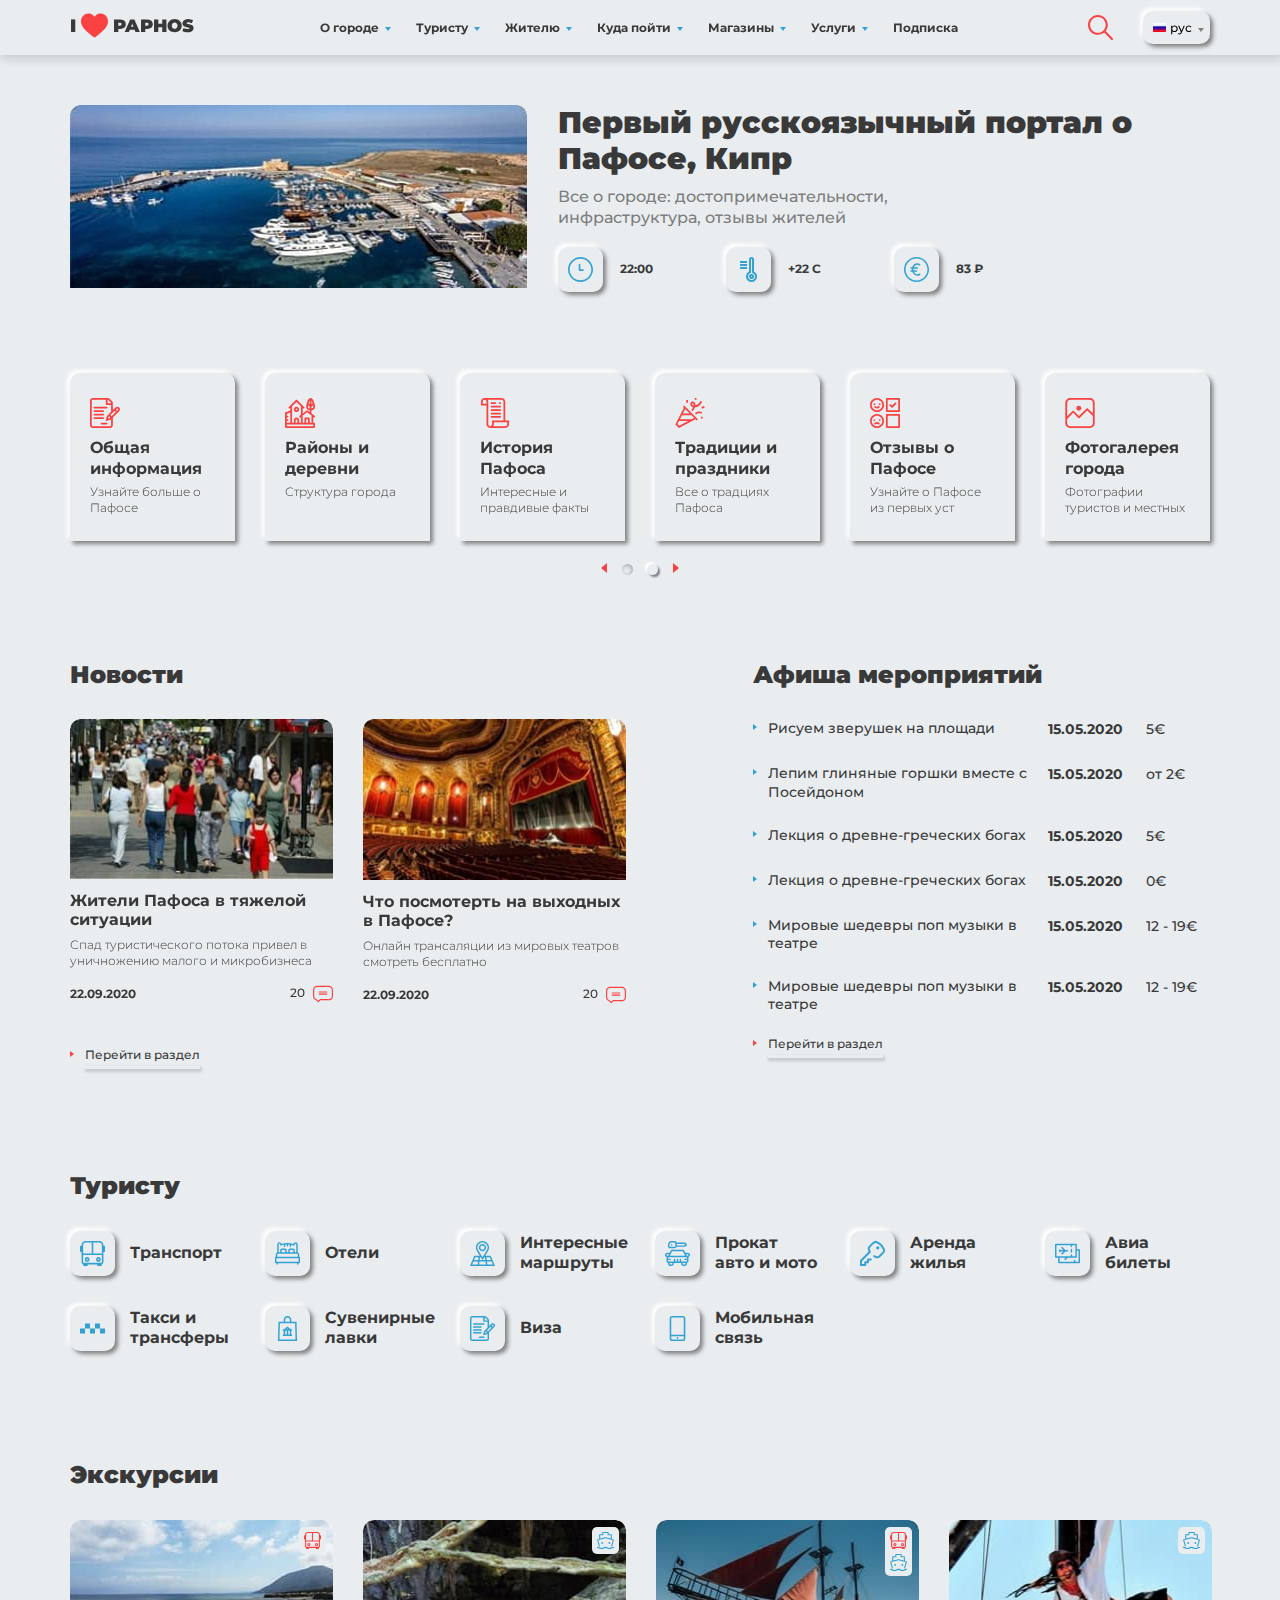
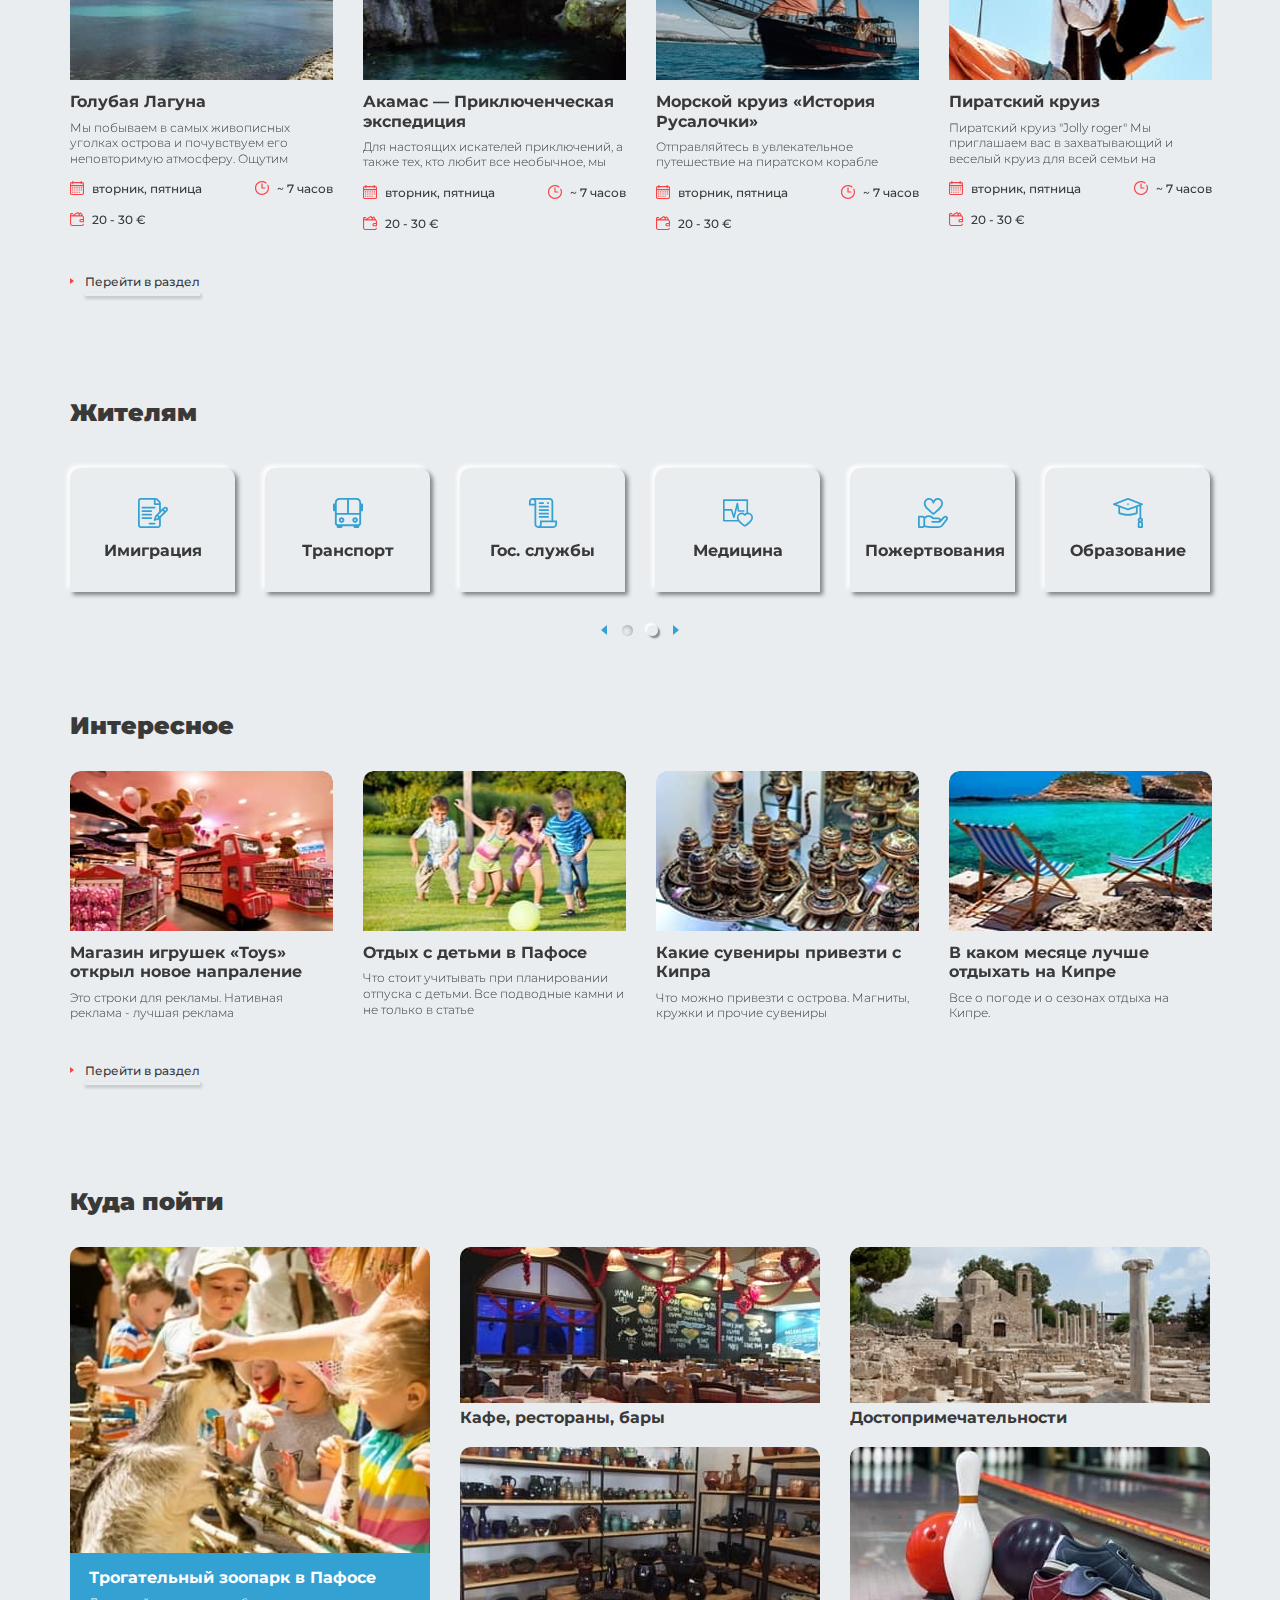
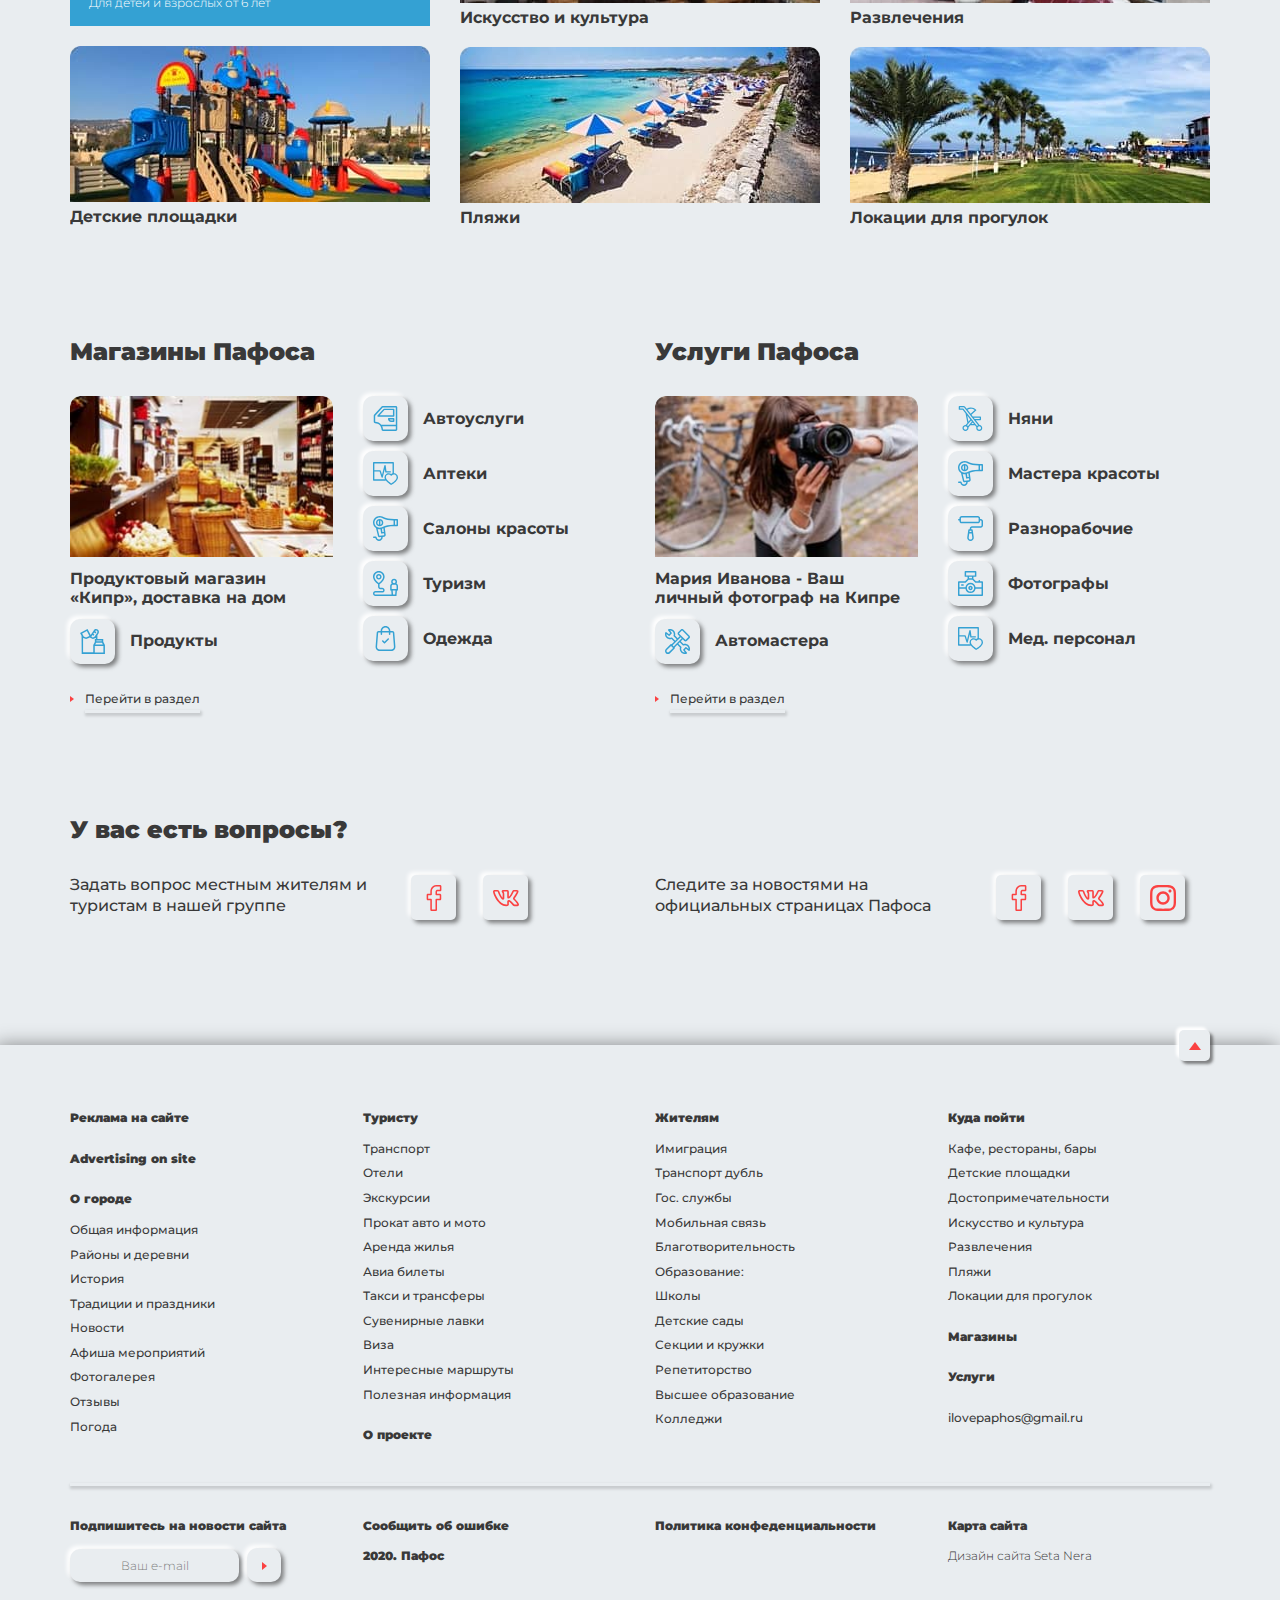
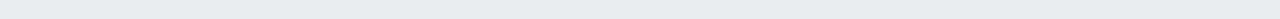
==== index.html @ eaa55da0 "Add files via upload" ====
<!DOCTYPE html>
<html lang="ru">
<head>
	<meta http-equiv="Content-Type" content="text/html; charset=utf-8" />
	<meta name="format-detection" content="telephone=no">
	<meta name="viewport" content="width=device-width, initial-scale=1, user-scalable=no, maximum-scale=1">
	<link rel="icon" type="image/png" href="img/favicon.png" />
	<title> - Главная</title>
	<link rel="stylesheet" type="text/css" href="css/style.css" />
	<link rel="stylesheet" type="text/css" href="css/slick.css" />
	<link rel="stylesheet" type="text/css" href="css/magnific-popup.css" />
	<link rel="stylesheet" type="text/css" href="css/datepicker.min.css" />
	
	<link href="https://fonts.googleapis.com/css2?family=Montserrat:ital,wght@0,300;0,400;0,500;0,600;0,700;0,800;0,900;1,300;1,400;1,500;1,600;1,700;1,800;1,900&display=swap" rel="stylesheet">
</head>
<body class="loaded">


<!-- BEGIN BODY -->
<div class="main-wrapper" id="up">

	<!-- BEGIN HEADER -->
	<header class="header">
		<div class="container ">
			<a href="#" class="mm-toggle burger header__burger">
				<div class="burger__icon"></div>
			</a>
			<a href="#" class="header__logo logo">
				<span class="logo__text">I<svg class="icon icon-heart"><use xlink:href="img/sprite.svg#heart"></use></svg>PAPHOS</span>
			</a>
	
			<ul class="main-menu">
				<li class="main-menu__item mm-item">
					<a href="#" class="main-menu__link">О городе</a>
					<ul class="mm-menu">
						<li><a href="#">Транспорт</a></li>
						<li><a href="#">Отели</a></li>
						<li><a href="#">Интересные маршруты</a></li>
						<li><a href="#">Прокат авто и мото</a></li>
					</ul>
				</li>
				<li class="main-menu__item mm-item">
					<a href="#" class="main-menu__link">Туристу</a>
					<ul class="mm-menu">
						<li><a href="#">Транспорт</a></li>
						<li><a href="#">Отели</a></li>
						<li><a href="#">Интересные маршруты</a></li>
						<li><a href="#">Прокат авто и мото</a></li>
					</ul>
				</li>
				<li class="main-menu__item mm-item">
					<a href="#" class="main-menu__link">Жителю</a>
					<ul class="mm-menu">
						<li><a href="#">Транспорт</a></li>
						<li><a href="#">Отели</a></li>
						<li><a href="#">Интересные маршруты</a></li>
						<li><a href="#">Прокат авто и мото</a></li>
					</ul>
				</li>
				<li class="main-menu__item mm-item">
					<a href="#" class="main-menu__link">Куда пойти</a>
					<ul class="mm-menu">
						<li><a href="#">Транспорт</a></li>
						<li><a href="#">Отели</a></li>
						<li><a href="#">Интересные маршруты</a></li>
						<li><a href="#">Прокат авто и мото</a></li>
					</ul>
				</li>
				<li class="main-menu__item mm-item">
					<a href="#" class="main-menu__link">Магазины</a>
					<ul class="mm-menu">
						<li><a href="#">Транспорт</a></li>
						<li><a href="#">Отели</a></li>
						<li><a href="#">Интересные маршруты</a></li>
						<li><a href="#">Прокат авто и мото</a></li>
					</ul>
				</li>
				<li class="main-menu__item mm-item">
					<a href="#" class="main-menu__link">Услуги</a>
					<ul class="mm-menu">
						<li><a href="#">Транспорт</a></li>
						<li><a href="#">Отели</a></li>
						<li><a href="#">Интересные маршруты</a></li>
						<li><a href="#">Прокат авто и мото</a></li>
					</ul>
				</li>
				<li class="main-menu__item "><a href="#" class="main-menu__link">Подписка</a></li>
			</ul>
	
			<div class="search-int">
				<button type="button" class="search-button open-search"><svg class="icon icon-loupe"><use xlink:href="img/sprite.svg#loupe"></use></svg></button>
				<div class="search-int__block">
					<input type="text" placeholder="Поиск" class="search-int__input">
				</div>
			</div>
	
			<div class="lang">
				<button class="lang__button">
					<img src="img/rus.jpg" alt="">
					<span>рус</span>
				</button>
				<ul class="lang__list" style="display: none;">
					<li><a href="#"><img src="img/rus.jpg" alt=""> <span>рус</span></a></li>
					<li><a href="#"><img src="img/ua.jpg" alt=""> <span>укр</span></a></li>
				</ul>
			</div>
			
		</div>
		
		<div class="mobile-navbar ">
			<div class="mobile-navbar__container">
				<div class="mobile-navbar__header">
					<div class="mobile-navbar__close mm-toggle"></div>
				</div>
				<div class="mobile-navbar__main">
					<ul class="mobile-menu">
						<li class="mobile-menu__item">
							<a href="#" class="mobile-menu__link">Главная</a>
						</li>
						<li class="mobile-menu__item">
							<a href="#" class="mobile-menu__link">О магазине</a>
						</li>
						<li class="mobile-menu__item">
							<a href="#" class="mobile-menu__link">Контакты</a>
						</li>
						<li class="mobile-menu__item mm-item">
							<a href="#" class="mobile-menu__link">О городе</a>
							<ul class="mm-menu">
								<li><a href="#">Транспорт</a></li>
								<li><a href="#">Отели</a></li>
								<li><a href="#">Интересные маршруты</a></li>
								<li><a href="#">Прокат авто и мото</a></li>
							</ul>
						</li>
						<li class="mobile-menu__item mm-item">
							<a href="#" class="mobile-menu__link">Туристу</a>
							<ul class="mm-menu">
								<li><a href="#">Транспорт</a></li>
								<li><a href="#">Отели</a></li>
								<li><a href="#">Интересные маршруты</a></li>
								<li><a href="#">Прокат авто и мото</a></li>
							</ul>
						</li>
						<li class="mobile-menu__item mm-item">
							<a href="#" class="mobile-menu__link">Жителю</a>
							<ul class="mm-menu">
								<li><a href="#">Транспорт</a></li>
								<li><a href="#">Отели</a></li>
								<li><a href="#">Интересные маршруты</a></li>
								<li><a href="#">Прокат авто и мото</a></li>
							</ul>
						</li>
						<li class="mobile-menu__item mm-item">
							<a href="#" class="mobile-menu__link">Куда пойти</a>
							<ul class="mm-menu">
								<li><a href="#">Транспорт</a></li>
								<li><a href="#">Отели</a></li>
								<li><a href="#">Интересные маршруты</a></li>
								<li><a href="#">Прокат авто и мото</a></li>
							</ul>
						</li>
						<li class="mobile-menu__item mm-item">
							<a href="#" class="mobile-menu__link">Магазины</a>
							<ul class="mm-menu">
								<li><a href="#">Транспорт</a></li>
								<li><a href="#">Отели</a></li>
								<li><a href="#">Интересные маршруты</a></li>
								<li><a href="#">Прокат авто и мото</a></li>
							</ul>
						</li>
						<li class="mobile-menu__item mm-item">
							<a href="#" class="mobile-menu__link">Услуги</a>
							<ul class="mm-menu">
								<li><a href="#">Транспорт</a></li>
								<li><a href="#">Отели</a></li>
								<li><a href="#">Интересные маршруты</a></li>
								<li><a href="#">Прокат авто и мото</a></li>
							</ul>
						</li>
					</ul>
				</div>
				<!-- <div class="mobile-navbar__footer">
					<div class="phone">
						<a href="tel:30009990022" class="phone__link">+3 (000) 999-00-22</a>
					</div>
					<div class="social">
						<a href="#" class="social__btn"><svg class="icon icon-viber"><use xlink:href="img/sprite.svg#viber"></use></svg></a>
						<a href="#" class="social__btn"><svg class="icon icon-whatsapp"><use xlink:href="img/sprite.svg#whatsapp"></use></svg></a>
						<a href="#" class="social__btn"><svg class="icon icon-telegram"><use xlink:href="img/sprite.svg#telegram"></use></svg></a>
					</div>
				</div> -->
			</div>
			<div class="mobile-navbar__overlay mm-toggle"></div>
		</div>
	</header>
	
	
	<div class="fix-menu">
		<div class="container">
			<div class="fix-menu__button">
				<a href="#" class="btn-g open-nav"><svg class="icon icon--l icon--info icon-grid"><use xlink:href="img/sprite.svg#grid"></use></svg>Каталог</a>
				<a href="#" class="btn-g btn-g--icon open-filter"><svg class="icon icon--info icon-filter"><use xlink:href="img/sprite.svg#filter"></use></svg></a>
			</div>
	
			<div class="fix-nav">
				<ul class="ct-menu">
					<li class="ct-menu__item ct-item">
						<a href="#" class="ct-menu__link">Мастера по ремонту</a>
						<ul>
							<li><a href="#">Мыло</a></li>
							<li><a href="#">Средства для волос</a></li>
						</ul>
					</li>
					<li class="ct-menu__item ct-item">
						<a href="#" class="ct-menu__link">Мастера красоты</a>
						<ul >
							<li><a href="#">Косметолог</a></li>
							<li><a href="#">Татуаж</a></li>
							<li><a href="#">Тату</a></li>
							<li><a href="#">Эпиляция</a></li>
							<li><a href="#">Стилист</a></li>
							<li><a href="#">Массажист</a></li>
							<li><a href="#">Парикхмахер</a></li>
							<li class="is-active"><a href="#">Маникюр, педикюр</a></li>
							<li><a href="#">Визажист</a></li>
							<li><a href="#">Брови</a></li>
							<li><a href="#">Ресницы</a></li>
						</ul>
					</li>
					<li class="ct-menu__item ct-item">
						<a href="#" class="ct-menu__link ">Медицина</a>
						<ul>
							<li><a href="#">Мыло</a></li>
							<li><a href="#">Средства для волос</a></li>
						</ul>
					</li>
					<li class="ct-menu__item ct-item">
						<a href="#" class="ct-menu__link ">Секции</a>
						<ul>
							<li><a href="#">Мыло</a></li>
							<li><a href="#">Средства для волос</a></li>
						</ul>
					</li>
					<li class="ct-menu__item ct-item">
						<a href="#" class="ct-menu__link ">Репетиторы, тренеры</a>
						<ul>
							<li><a href="#">Мыло</a></li>
							<li><a href="#">Средства для волос</a></li>
						</ul>
					</li>
					<li class="ct-menu__item ct-item">
						<a href="#" class="ct-menu__link ">Домашние услуги</a>
						<ul>
							<li><a href="#">Мыло</a></li>
							<li><a href="#">Средства для волос</a></li>
						</ul>
					</li>
					<li class="ct-menu__item">
						<a href="#" class="ct-menu__link ">Домашние животные</a>
					</li>
					<li class="ct-menu__item">
						<a href="#" class="ct-menu__link ">Транспорт</a>
					</li>
					<li class="ct-menu__item">
						<a href="#" class="ct-menu__link ">Артисты</a>
					</li>
					<li class="ct-menu__item ct-item">
						<a href="#" class="ct-menu__link ">Разные услуги</a>
						<ul>
							<li><a href="#">Наружная реклама, полиграфия</a></li>
							<li><a href="#">Жидкость для эл.сигарет, испарители</a></li>
						</ul>
					</li>
					<li class="ct-menu__item">
						<a href="#" class="ct-menu__link ">Мастера по установке оборудования</a>
					</li>
				</ul>
			</div>
			<div class="fix-filter">
				<div class="ct-filter">
					<div class="map-link-wrap">
						<a href="#" class="map-link">Посмотреть всех на карте</a>
					</div>
					<ul class="ct-filter-menu">
						<li class="ct-filter-item">
							<a href="#">По рейтингу</a>
							<ul>
								<li class="ct-filter-option"><a href="#">Сначала высокий</a></li>
								<li class="ct-filter-option"><a href="#">Сначала низкий</a></li>
							</ul>
						</li>
	
						<li class="ct-filter-item">
							<a href="#">По дате добавления</a>
							<ul>
								<li class="ct-filter-option"><a href="#">Сначала дешевые</a></li>
								<li class="ct-filter-option"><a href="#">Сначала дорогие</a></li>
							</ul>
						</li>
						<li class="ct-filter-item">
							<a href="#">Выбрать язык специалиста</a>
							<ul>
								<li class="ct-filter-option"><a href="#">Сначала высокий</a></li>
								<li class="ct-filter-option"><a href="#">Сначала низкий</a></li>
							</ul>
						</li>
						<li class="ct-filter-item">
							<a href="#">Выбрать район</a>
							<ul>
								<li class="ct-filter-option"><a href="#">Сначала высокий</a></li>
								<li class="ct-filter-option"><a href="#">Сначала низкий</a></li>
							</ul>
						</li>
	
						<li>
							<label class="checkbox">
								<input type="checkbox">
								<span class="checkbox__text">Показывать только с отзывами</span>
								<span class="checkbox__figure"></span>
							</label>
							
						</li>
					</ul>
				</div>
			</div>
			
		</div>
	</div>
	<!-- HEADER EOF   -->

	<!-- BEGIN MAIN -->
	<main class="main">
		<div class="container">
			<div class="main-content">

				<!-- BEGIN PROMO -->
				<div class="promo">
					<div class="row promo-wrap">
						<div class="col-lg-5">
							<div class="promo__img">
								<img src="img/promo.jpg" alt="">
							</div>
						</div>
						<div class="col-lg-7">
							<h1 class="promo__title">Первый русскоязычный портал о Пафосе, Кипр</h1>
							<p class="promo__text">Все о городе: достопримечательности, инфраструктура, отзывы жителей</p>

							<div class="icons-grid">
								<div class="icons-grid__item">
									<div class="icons-grid__icon"><svg class="icon icon-minute"><use xlink:href="img/sprite.svg#minute"></use></svg></div>
									<div class="icons-grid__text">22:00</div>
								</div>
								<div class="icons-grid__item">
									<div class="icons-grid__icon"><svg class="icon icon-gradus"><use xlink:href="img/sprite.svg#gradus"></use></svg></div>
									<div class="icons-grid__text">+22 C</div>
								</div>
								<div class="icons-grid__item">
									<div class="icons-grid__icon"><svg class="icon icon-euro"><use xlink:href="img/sprite.svg#euro"></use></svg></div>
									<div class="icons-grid__text">83 ₽</div>
								</div>
							</div>
						</div>
					</div>

					<div class="promo-grid">
						<div class="promo-grid__item">
							<div class="promo-grid__icon"><svg class="icon icon-contract"><use xlink:href="img/sprite.svg#contract"></use></svg></div>
							<div class="promo-grid__title">Общая информация</div>
							<div class="promo-grid__text">Узнайте больше о Пафосе</div>
						</div>
						<div class="promo-grid__item">
							<div class="promo-grid__icon"><svg class="icon icon-village"><use xlink:href="img/sprite.svg#village"></use></svg></div>
							<div class="promo-grid__title">Районы и деревни</div>
							<div class="promo-grid__text">Структура города</div>
						</div>
						<div class="promo-grid__item">
							<div class="promo-grid__icon"><svg class="icon icon-scroll"><use xlink:href="img/sprite.svg#scroll"></use></svg></div>
							<div class="promo-grid__title">История Пафоса</div>
							<div class="promo-grid__text">Интересные и правдивые факты</div>
						</div>
						<div class="promo-grid__item">
							<div class="promo-grid__icon"><svg class="icon icon-party"><use xlink:href="img/sprite.svg#party"></use></svg></div>
							<div class="promo-grid__title">Традиции и праздники</div>
							<div class="promo-grid__text">Все о традциях Пафоса</div>
						</div>
						<div class="promo-grid__item">
							<div class="promo-grid__icon"><svg class="icon icon-review"><use xlink:href="img/sprite.svg#review"></use></svg></div>
							<div class="promo-grid__title">Отзывы о Пафосе</div>
							<div class="promo-grid__text">Узнайте о Пафосе из первых уст</div>
						</div>
						<div class="promo-grid__item">
							<div class="promo-grid__icon"><svg class="icon icon-picture"><use xlink:href="img/sprite.svg#picture"></use></svg></div>
							<div class="promo-grid__title">Фотогалерея города</div>
							<div class="promo-grid__text">Фотографии туристов и местных</div>
						</div>
						<div class="promo-grid__item">
							<div class="promo-grid__icon"><svg class="icon icon-picture"><use xlink:href="img/sprite.svg#picture"></use></svg></div>
							<div class="promo-grid__title">Фотогалерея города</div>
							<div class="promo-grid__text">Фотографии туристов и местных</div>
						</div>
					</div>
					<div class="slick-nav">
						<div class="promo-grid-nav slick-nav__wrap"></div>
					</div>
				</div>
				<!-- PROMO EOF   -->
				
				<!-- BEGIN NEWS AND POSTER -->
				<section class="section">
					<div class="row rw">
						<div class="col-xl-6 col-lg-7 rw__item">
							<div class="section__head"><h2 class="section__title">Новости</h2></div>

							<div class="news-slider">
								<div class="news-slider__item">
									<div class="news-inner">
										<div class="news-inner__img">
											<a href="#"><img src="img/news-img-1.jpg" alt=""></a>
										</div>
										<h6 class="news-inner__title"><a href="#">Жители Пафоса в тяжелой ситуации</a></h6>
										<p>Спад туристического потока привел в уничножению малого и микробизнеса</p>

										<div class="news-inner__grid">
											<span class="date">22.09.2020</span>
											<span class="comment">20 <svg class="icon icon-comment"><use xlink:href="img/sprite.svg#comment"></use></svg></span>
										</div>
									</div>
								</div>
								<div class="news-slider__item">
									<div class="news-inner">
										<div class="news-inner__img">
											<a href="#"><img src="img/news-img-2.jpg" alt=""></a>
										</div>
										<h6 class="news-inner__title"><a href="#">Что посмотерть на выходных в Пафосе?</a></h6>
										<p>Онлайн трансаляции из мировых театров смотреть бесплатно</p>

										<div class="news-inner__grid">
											<span class="date">22.09.2020</span>
											<span class="comment">20 <svg class="icon icon-comment"><use xlink:href="img/sprite.svg#comment"></use></svg></span>
										</div>
									</div>
								</div>
							</div>
							<div class="slick-nav">
								<div class="news-slider-nav slick-nav__wrap"></div>
							</div>
							<div class="sec-link">
								<a href="#" class="under-link"><span>Перейти в раздел</span></a>
							</div>


						</div>
						<div class="offset-xl-1 col-lg-5 rw__item">
							<div class="section__head"><h2 class="section__title">Афиша мероприятий</h2></div>

							<ul class="poster-list">
								<li>
									<a href="#" class="poster-list__title">Рисуем зверушек на площади</a>
									<div class="poster-list__info">
										<span class="date">15.05.2020</span>
										<span class="price">5€ </span>
									</div>
								</li>
								<li>
									<a href="#" class="poster-list__title">Лепим глиняные горшки вместе с Посейдоном</a>
									<div class="poster-list__info">
										<span class="date">15.05.2020</span>
										<span class="price">от 2€ </span>
									</div>
								</li>
								<li>
									<a href="#" class="poster-list__title">Лекция о древне-греческих богах</a>
									<div class="poster-list__info">
										<span class="date">15.05.2020</span>
										<span class="price">5€ </span>
									</div>
								</li>
								<li>
									<a href="#" class="poster-list__title">Лекция о древне-греческих богах</a>
									<div class="poster-list__info">
										<span class="date">15.05.2020</span>
										<span class="price">0€ </span>
									</div>
								</li>
								<li>
									<a href="#" class="poster-list__title">Мировые шедевры поп музыки в театре</a>
									<div class="poster-list__info">
										<span class="date">15.05.2020</span>
										<span class="price">12 - 19€ </span>
									</div>
								</li>
								<li>
									<a href="#" class="poster-list__title">Мировые шедевры поп музыки в театре</a>
									<div class="poster-list__info">
										<span class="date">15.05.2020</span>
										<span class="price">12 - 19€ </span>
									</div>
								</li>
								
							</ul>
							<div class="sec-link ">
								<a href="#" class="under-link"><span>Перейти в раздел</span></a>
							</div>
						</div>
					</div>
				</section> 
				<!-- NEWS AND POSTER EOF   -->

				<!-- BEGIN CATEGORY LIST -->
				<section class="section">
					<div class="section__head"><h2 class="section__title">Туристу</h2></div>

					<div class="row category-list">
						<div class="col-xl-2 col-lg-3 col-md-4 col-sm-6 category-list__item">
							<a href="#" class="category-inner">
								<div class="category-inner__icon"><svg class="icon icon-bus"><use xlink:href="img/sprite.svg#bus"></use></svg></div>
								<div class="category-inner__title">Транспорт</div>
							</a>
						</div>
						<div class="col-xl-2 col-lg-3 col-md-4 col-sm-6 category-list__item">
							<a href="#" class="category-inner">
								<div class="category-inner__icon"><svg class="icon icon-mattress"><use xlink:href="img/sprite.svg#mattress"></use></svg></div>
								<div class="category-inner__title">Отели</div>
							</a>
						</div>
						<div class="col-xl-2 col-lg-3 col-md-4 col-sm-6 category-list__item">
							<a href="#" class="category-inner">
								<div class="category-inner__icon"><svg class="icon icon-address"><use xlink:href="img/sprite.svg#address"></use></svg></div>
								<div class="category-inner__title">Интересные маршруты</div>
							</a>
						</div>
						<div class="col-xl-2 col-lg-3 col-md-4 col-sm-6 category-list__item">
							<a href="#" class="category-inner">
								<div class="category-inner__icon"><svg class="icon icon-car"><use xlink:href="img/sprite.svg#car"></use></svg></div>
								<div class="category-inner__title">Прокат авто и мото</div>
							</a>
						</div>
						<div class="col-xl-2 col-lg-3 col-md-4 col-sm-6 category-list__item">
							<a href="#" class="category-inner">
								<div class="category-inner__icon"><svg class="icon icon-key"><use xlink:href="img/sprite.svg#key"></use></svg></div>
								<div class="category-inner__title">Аренда жилья</div>
							</a>
						</div>
						<div class="col-xl-2 col-lg-3 col-md-4 col-sm-6 category-list__item">
							<a href="#" class="category-inner">
								<div class="category-inner__icon"><svg class="icon icon-plane-tickets"><use xlink:href="img/sprite.svg#plane-tickets"></use></svg></div>
								<div class="category-inner__title">Авиа билеты</div>
							</a>
						</div>
						<div class="col-xl-2 col-lg-3 col-md-4 col-sm-6 category-list__item">
							<a href="#" class="category-inner">
								<div class="category-inner__icon"><svg class="icon icon-steps"><use xlink:href="img/sprite.svg#steps"></use></svg></div>
								<div class="category-inner__title">Такси и трансферы </div>
							</a>
						</div>
						<div class="col-xl-2 col-lg-3 col-md-4 col-sm-6 category-list__item">
							<a href="#" class="category-inner">
								<div class="category-inner__icon"><svg class="icon icon-museum"><use xlink:href="img/sprite.svg#museum"></use></svg></div>
								<div class="category-inner__title">Сувенирные лавки</div>
							</a>
						</div>
						<div class="col-xl-2 col-lg-3 col-md-4 col-sm-6 category-list__item">
							<a href="#" class="category-inner">
								<div class="category-inner__icon"><svg class="icon icon-contract"><use xlink:href="img/sprite.svg#contract"></use></svg></div>
								<div class="category-inner__title">Виза</div>
							</a>
						</div>
						<div class="col-xl-2 col-lg-3 col-md-4 col-sm-6 category-list__item">
							<a href="#" class="category-inner">
								<div class="category-inner__icon"><svg class="icon icon-smartphone"><use xlink:href="img/sprite.svg#smartphone"></use></svg></div>
								<div class="category-inner__title">Мобильная связь</div>
							</a>
						</div>
					</div>
					<div class="slick-nav slick-nav--blue">
						<div class="category-list-nav slick-nav__wrap"></div>
					</div>
				</section>
				<!-- CATEGORY LIST EOF   -->

				<!-- BEGIN TOUR -->
				<section class="section">
					<div class="section__head"><h2 class="section__title">Экскурсии</h2></div>

					<div class="tour-list">
						<div class="tour-list__item">
							<div class="tour-inner">
								<div class="tour-inner__img">
									<a href="#"><img src="img/tour-img-1.jpg" alt=""></a>
									<span class="stickers">
										<span class="sticker-label"><svg class="icon icon-bus"><use xlink:href="img/sprite.svg#bus"></use></svg></span>
									</span>
								</div>
								<h6 class="tour-inner__title"><a href="#">Голубая Лагуна</a></h6>
								<p>Мы побываем в самых живописных уголках острова и почувствуем его неповторимую атмосферу. Ощутим </p>

								<div class="tour-inner__grid">
									<span class="info-label"><svg class="icon icon-calendar"><use xlink:href="img/sprite.svg#calendar"></use></svg> вторник, пятница</span>
									<span class="info-label"><svg class="icon icon-clock"><use xlink:href="img/sprite.svg#clock"></use></svg> ~ 7 часов</span>
								</div>
								<div class="tour-inner__grid">
									<span class="info-label"><svg class="icon icon-wallet"><use xlink:href="img/sprite.svg#wallet"></use></svg> 20 - 30 €</span>
								</div>
								
							</div>
						</div>
						<div class="tour-list__item">
							<div class="tour-inner">
								<div class="tour-inner__img">
									<a href="#"><img src="img/tour-img-2.jpg" alt=""></a>
									<span class="stickers">
										<span class="sticker-label"><svg class="icon icon-port"><use xlink:href="img/sprite.svg#port"></use></svg></span>
									</span>
								</div>
								<h6 class="tour-inner__title"><a href="#">Акамас — Приключенческая экспедиция</a></h6>
								<p>Для настоящих искателей приключений, а также тех, кто любит все необычное, мы </p>

								<div class="tour-inner__grid">
									<span class="info-label"><svg class="icon icon-calendar"><use xlink:href="img/sprite.svg#calendar"></use></svg> вторник, пятница</span>
									<span class="info-label"><svg class="icon icon-clock"><use xlink:href="img/sprite.svg#clock"></use></svg> ~ 7 часов</span>
								</div>
								<div class="tour-inner__grid">
									<span class="info-label"><svg class="icon icon-wallet"><use xlink:href="img/sprite.svg#wallet"></use></svg> 20 - 30 €</span>
								</div>
								
							</div>
						</div>
						<div class="tour-list__item">
							<div class="tour-inner">
								<div class="tour-inner__img">
									<a href="#"><img src="img/tour-img-3.jpg" alt=""></a>
									<span class="stickers">
										<span class="sticker-label"><svg class="icon icon-bus"><use xlink:href="img/sprite.svg#bus"></use></svg></span>
										<span class="sticker-label"><svg class="icon icon-port"><use xlink:href="img/sprite.svg#port"></use></svg></span>
									</span>
								</div>
								<h6 class="tour-inner__title"><a href="#">Морской круиз «История Русалочки»</a></h6>
								<p>Отправляйтесь в увлекательное путешествие на пиратском корабле</p>

								<div class="tour-inner__grid">
									<span class="info-label"><svg class="icon icon-calendar"><use xlink:href="img/sprite.svg#calendar"></use></svg> вторник, пятница</span>
									<span class="info-label"><svg class="icon icon-clock"><use xlink:href="img/sprite.svg#clock"></use></svg> ~ 7 часов</span>
								</div>
								<div class="tour-inner__grid">
									<span class="info-label"><svg class="icon icon-wallet"><use xlink:href="img/sprite.svg#wallet"></use></svg> 20 - 30 €</span>
								</div>
								
							</div>
						</div>
						<div class="tour-list__item">
							<div class="tour-inner">
								<div class="tour-inner__img">
									<a href="#"><img src="img/tour-img-4.jpg" alt=""></a>
									<span class="stickers">
										<span class="sticker-label"><svg class="icon icon-port"><use xlink:href="img/sprite.svg#port"></use></svg></span>
									</span>
								</div>
								<h6 class="tour-inner__title"><a href="#">Пиратский круиз</a></h6>
								<p>Пиратский круиз "Jolly roger" Мы приглашаем вас в захватывающий и веселый круиз для всей семьи на</p>

								<div class="tour-inner__grid">
									<span class="info-label"><svg class="icon icon-calendar"><use xlink:href="img/sprite.svg#calendar"></use></svg> вторник, пятница</span>
									<span class="info-label"><svg class="icon icon-clock"><use xlink:href="img/sprite.svg#clock"></use></svg> ~ 7 часов</span>
								</div>
								<div class="tour-inner__grid">
									<span class="info-label"><svg class="icon icon-wallet"><use xlink:href="img/sprite.svg#wallet"></use></svg> 20 - 30 €</span>
								</div>
								
							</div>
						</div>
					</div>
					<div class="slick-nav slick-nav--static">
						<div class="tour-list-nav slick-nav__wrap"></div>
					</div>
					<div class="sec-link">
						<a href="#" class="under-link"><span>Перейти в раздел</span></a>
					</div>
				</section>
				<!-- TOUR EOF   -->

				<!-- BEGIN CATEGORY GRID -->
				<section class="section">
					<div class="section__head"><h2 class="section__title">Жителям</h2></div>
					<div class="category-grid">
						<div class="category-grid__item">
							<div class="category-grid__icon"><svg class="icon icon-contract"><use xlink:href="img/sprite.svg#contract"></use></svg></div>
							<div class="category-grid__title">Имиграция</div>
						</div>
						<div class="category-grid__item">
							<div class="category-grid__icon"><svg class="icon icon-bus"><use xlink:href="img/sprite.svg#bus"></use></svg></div>
							<div class="category-grid__title">Транспорт</div>
						</div>
						<div class="category-grid__item">
							<div class="category-grid__icon"><svg class="icon icon-scroll"><use xlink:href="img/sprite.svg#scroll"></use></svg></div>
							<div class="category-grid__title">Гос. службы</div>
						</div>
						<div class="category-grid__item">
							<div class="category-grid__icon"><svg class="icon icon-cardiac-graphic"><use xlink:href="img/sprite.svg#cardiac-graphic"></use></svg></div>
							<div class="category-grid__title">Медицина</div>
						</div>
						<div class="category-grid__item">
							<div class="category-grid__icon"><svg class="icon icon-heart2"><use xlink:href="img/sprite.svg#heart2"></use></svg></div>
							<div class="category-grid__title">Пожертвования</div>
						</div>
						<div class="category-grid__item">
							<div class="category-grid__icon"><svg class="icon icon-university"><use xlink:href="img/sprite.svg#university"></use></svg></div>
							<div class="category-grid__title">Образование</div>
						</div>
						<div class="category-grid__item">
							<div class="category-grid__icon"><svg class="icon icon-university"><use xlink:href="img/sprite.svg#university"></use></svg></div>
							<div class="category-grid__title">Образование</div>
						</div>
					</div>
					<div class="slick-nav slick-nav--blue">
						<div class="category-grid-nav slick-nav__wrap"></div>
					</div>
				</section>
				<!-- CATEGORY GRID EOF   -->
				
				<!-- BEGIN NEWS -->
				<section class="section">
					<div class="section__head"><h2 class="section__title">Интересное</h2></div>

					<div class="interesting-slider">
						<div class="interesting-slider__item">
							<div class="news-inner">
								<div class="news-inner__img">
									<a href="#"><img src="img/int-img-1.jpg" alt=""></a>
								</div>
								<h6 class="news-inner__title"><a href="#">Магазин игрушек «Toys» открыл новое напраление</a></h6>
								<p>Это строки для рекламы. Нативная реклама - лучшая реклама</p>
							</div>
						</div>
						<div class="interesting-slider__item">
							<div class="news-inner">
								<div class="news-inner__img">
									<a href="#"><img src="img/int-img-2.jpg" alt=""></a>
								</div>
								<h6 class="news-inner__title"><a href="#">Отдых с детьми в Пафосе</a></h6>
								<p>Что стоит учитывать при планировании отпуска с детьми. Все подводные камни и не только в статье</p>
							</div>
						</div>
						<div class="interesting-slider__item">
							<div class="news-inner">
								<div class="news-inner__img">
									<a href="#"><img src="img/int-img-3.jpg" alt=""></a>
								</div>
								<h6 class="news-inner__title"><a href="#">Какие сувениры привезти с Кипра</a></h6>
								<p>Что можно привезти с острова. Магниты, кружки и прочие сувениры</p>
							</div>
						</div>
						<div class="interesting-slider__item">
							<div class="news-inner">
								<div class="news-inner__img">
									<a href="#"><img src="img/int-img-4.jpg" alt=""></a>
								</div>
								<h6 class="news-inner__title"><a href="#">В каком месяце лучше отдыхать на Кипре</a></h6>
								<p>Все о погоде и о сезонах отдыха на Кипре. </p>
							</div>
						</div>
					</div>
					<div class="slick-nav slick-nav--blue">
						<div class="interesting-slider-nav slick-nav__wrap"></div>
					</div>
					<div class="sec-link">
						<a href="#" class="under-link"><span>Перейти в раздел</span></a>
					</div>
				</section>
				<!-- NEWS EOF   -->

				<!-- BEGIN BOX GALLERY -->
				<section class="section">
					<div class="section__head"><h2 class="section__title">Куда пойти</h2></div>
					<div class="i-wrapper">
						<div class="box-gallery row">
							<div class="col-lg-4 col-sm-6 box-gallery__item">
								<a href="#" class="box-banner-inner" style="background-image: url('img/box-gallery-img-1.jpg')">
									<div class="box-banner-inner__head">
										<h6>Трогательный зоопарк в Пафосе</h6>
										<p>Для детей и взрослых от 6 лет</p>
									</div>
								</a>
								<a href="#" class="box-gallery-inner">
									<div class="box-gallery-inner__img" style="background-image: url('img/box-gallery-img-2.jpg')"></div>
									<div class="box-gallery-inner__head">
										<h6>Детские площадки</h6>
									</div>
								</a>
							</div>
							<div class="col-lg-4 col-sm-6 box-gallery__item">
								<div class="row">
									<div class="col-md-12">
										<a href="#" class="box-gallery-inner">
											<div class="box-gallery-inner__img" style="background-image: url('img/box-gallery-img-3.jpg')"></div>
											<div class="box-gallery-inner__head">
												<h6>Кафе, рестораны, бары</h6>
											</div>
										</a>
									</div>
									<div class="col-md-12">
										<a href="#" class="box-gallery-inner">
											<div class="box-gallery-inner__img" style="background-image: url('img/box-gallery-img-4.jpg')"></div>
											<div class="box-gallery-inner__head">
												<h6>Искусство и культура</h6>
											</div>
										</a>
									</div>
									<div class="col-md-12">
										<a href="#" class="box-gallery-inner i-hidden-xs">
											<div class="box-gallery-inner__img" style="background-image: url('img/box-gallery-img-5.jpg')"></div>
											<div class="box-gallery-inner__head">
												<h6>Пляжи</h6>
											</div>
										</a>
									</div>
								</div>
							</div>
							<div class="col-lg-4  box-gallery__item">
								<div class="row">
									<div class="col-lg-12 col-sm-6">
										<a href="#" class="box-gallery-inner i-hidden-xs">
											<div class="box-gallery-inner__img" style="background-image: url('img/box-gallery-img-6.jpg')"></div>
											<div class="box-gallery-inner__head">
												<h6>Достопримечательности</h6>
											</div>
										</a>
									</div>
									<div class="col-lg-12 col-sm-6">
										<a href="#" class="box-gallery-inner i-hidden-xs">
											<div class="box-gallery-inner__img" style="background-image: url('img/box-gallery-img-7.jpg')"></div>
											<div class="box-gallery-inner__head">
												<h6>Развлечения</h6>
											</div>
										</a>
									</div>
									<div class="col-lg-12 col-sm-6">
										<a href="#" class="box-gallery-inner i-hidden-xs">
											<div class="box-gallery-inner__img" style="background-image: url('img/box-gallery-img-8.jpg')"></div>
											<div class="box-gallery-inner__head">
												<h6>Локации для прогулок</h6>
											</div>
										</a>
									</div>
								</div>
							</div>
						</div>
						
						<div class="sec-link visible-xs">
							<a href="#" class="under-link" ><span class="i-btn" data-title="Показать еще">Показать еще</span></a>
						</div>
					</div>
				</section>
				<!-- BOX GALLERY EOF   -->

				<!-- BEGIN SHOPS -->
				<section class="section">
					<div class="row rw">
						<div class="col-sm-6 rw__item">
							<div class="section__head"><h2 class="section__title">Магазины Пафоса</h2></div>
							<div class="shop-block">
								<div class="shop-inner">
									<div class="shop-inner__img"><a href="#"><img src="img/shop-img-1.jpg" alt=""></a></div>
									<h6 class="shop-inner__title"><a href="#">Продуктовый магазин «Кипр», доставка на дом</a></h6>
								</div>
								<a href="#" class="category-inner">
									<div class="category-inner__icon"><svg class="icon icon-grocery"><use xlink:href="img/sprite.svg#grocery"></use></svg></div>
									<div class="category-inner__title">Продукты</div>
								</a>
								<a href="#" class="category-inner">
									<div class="category-inner__icon"><svg class="icon icon-car-door"><use xlink:href="img/sprite.svg#car-door"></use></svg></div>
									<div class="category-inner__title">Автоуслуги</div>
								</a>
								<a href="#" class="category-inner">
									<div class="category-inner__icon"><svg class="icon icon-cardiac-graphic"><use xlink:href="img/sprite.svg#cardiac-graphic"></use></svg></div>
									<div class="category-inner__title">Аптеки</div>
								</a>
								<a href="#" class="category-inner">
									<div class="category-inner__icon"><svg class="icon icon-hair-dryer"><use xlink:href="img/sprite.svg#hair-dryer"></use></svg></div>
									<div class="category-inner__title">Салоны красоты</div>
								</a>
								<a href="#" class="category-inner hidden-xs">
									<div class="category-inner__icon"><svg class="icon icon-destination"><use xlink:href="img/sprite.svg#destination"></use></svg></div>
									<div class="category-inner__title">Туризм</div>
								</a>
								<a href="#" class="category-inner hidden-xs">
									<div class="category-inner__icon"><svg class="icon icon-order"><use xlink:href="img/sprite.svg#order"></use></svg></div>
									<div class="category-inner__title">Одежда</div>
								</a>
							</div>
							<div class="sec-link">
								<a href="#" class="under-link"><span>Перейти в раздел</span></a>
							</div>
						</div>
						<div class="col-sm-6 rw__item">
							<div class="section__head"><h2 class="section__title">Услуги Пафоса</h2></div>
							<div class="shop-block">
								<div class="shop-inner">
									<div class="shop-inner__img"><a href="#"><img src="img/shop-img-2.jpg" alt=""></a></div>
									<h6 class="shop-inner__title"><a href="#">Мария Иванова - Ваш личный фотограф на Кипре</a></h6>
								</div>
								<a href="#" class="category-inner">
									<div class="category-inner__icon"><svg class="icon icon-renovation"><use xlink:href="img/sprite.svg#renovation"></use></svg></div>
									<div class="category-inner__title">Автомастера</div>
								</a>
								<a href="#" class="category-inner">
									<div class="category-inner__icon"><svg class="icon icon-pram"><use xlink:href="img/sprite.svg#pram"></use></svg></div>
									<div class="category-inner__title">Няни</div>
								</a>
								<a href="#" class="category-inner">
									<div class="category-inner__icon"><svg class="icon icon-hair-dryer"><use xlink:href="img/sprite.svg#hair-dryer"></use></svg></div>
									<div class="category-inner__title">Мастера красоты</div>
								</a>
								<a href="#" class="category-inner">
									<div class="category-inner__icon"><svg class="icon icon-paint-roller"><use xlink:href="img/sprite.svg#paint-roller"></use></svg></div>
									<div class="category-inner__title">Разнорабочие</div>
								</a>
								<a href="#" class="category-inner hidden-xs">
									<div class="category-inner__icon"><svg class="icon icon-photography"><use xlink:href="img/sprite.svg#photography"></use></svg></div>
									<div class="category-inner__title">Фотографы</div>
								</a>
								<a href="#" class="category-inner hidden-xs">
									<div class="category-inner__icon"><svg class="icon icon-cardiac-graphic"><use xlink:href="img/sprite.svg#cardiac-graphic"></use></svg></div>
									<div class="category-inner__title">Мед. персонал</div>
								</a>
							</div>
							<div class="sec-link">
								<a href="#" class="under-link"><span>Перейти в раздел</span></a>
							</div>
						</div>
					</div>
					
				</section>
				<!-- SHOPS EOF   -->

				<!-- BEGIN there are questions -->
				<section class="section">
					<div class="section__head"><h2 class="section__title">У вас есть вопросы?</h2></div>
					<div class="row">
						<div class="col-md-6">
							<div class="row align-items-center">
								<div class="col-xl-7">
									<p class="font-500 size-lg">Задать вопрос местным жителям и туристам в нашей группе</p>
								</div>
								<div class="col-xl-5">
									<div class="social social--xl">
										<a href="#" class="social__btn"><svg class="icon icon-facebook"><use xlink:href="img/sprite.svg#facebook"></use></svg></a>
										<a href="#" class="social__btn"><svg class="icon icon-vk"><use xlink:href="img/sprite.svg#vk"></use></svg></a>
									</div>
								</div>
							</div>
						</div>
						<div class="col-md-6">
							<div class="row align-items-center">
								<div class="col-xl-7">
									<p class="font-500 size-lg">Следите за новостями на официальных страницах Пафоса</p>
								</div>
								<div class="col-xl-5">
									<div class="social social--xl">
										<a href="#" class="social__btn"><svg class="icon icon-facebook"><use xlink:href="img/sprite.svg#facebook"></use></svg></a>
										<a href="#" class="social__btn"><svg class="icon icon-vk"><use xlink:href="img/sprite.svg#vk"></use></svg></a>
										<a href="#" class="social__btn"><svg class="icon icon-instagram"><use xlink:href="img/sprite.svg#instagram"></use></svg></a>
									</div>
								</div>
							</div>
						</div>
					</div>
				</section>
				<!-- there are questions EOF   -->
			</div>
		</div>
	</main>
	<!-- MAIN EOF   -->
		
	<!-- BEGIN FOOTER -->
	<footer class="footer">
		<div class="footer__top">
			<div class="container">
				<div class="row">
					<div class="col-md-3 col-6 footer__item">
						<div class="footer__title"><a href="#">Реклама на сайте</a></div>
						<div class="footer__title mtb-20"><a href="#">Advertising on site</a></div>
						<div class="footer__title">О городе</div>
	
						<ul class="footer-menu">
							<li><a href="#">Общая информация</a></li>
							<li><a href="#">Районы и деревни</a></li>
							<li><a href="#">История</a></li>
							<li><a href="#">Традиции и праздники</a></li>
							<li><a href="#">Новости</a></li>
							<li><a href="#">Афиша мероприятий</a></li>
							<li><a href="#">Фотогалерея</a></li>
							<li><a href="#">Отзывы</a></li>
							<li><a href="#">Погода</a></li>
						</ul>
					</div>
					<div class="col-md-3 col-6 footer__item ">
						<div class="footer__title">Туристу</div>
						<ul class="footer-menu">
							<li><a href="#">Транспорт</a></li>
							<li><a href="#">Отели</a></li>
							<li><a href="#">Экскурсии</a></li>
							<li><a href="#">Прокат авто и мото</a></li>
							<li><a href="#">Аренда жилья</a></li>
							<li><a href="#">Авиа билеты</a></li>
							<li><a href="#">Такси и трансферы </a></li>
							<li><a href="#">Сувенирные лавки</a></li>
							<li><a href="#">Виза</a></li>
							<li><a href="#">Интересные маршруты</a></li>
							<li><a href="#">Полезная информация</a></li>
						</ul>
						<div class="footer__title mtb-20"><a href="#">О проекте</a></div>
					</div>
					<div class="col-md-3 col-6 footer__item ">
						<div class="footer__title">Жителям</div>
						<ul class="footer-menu">
							<li><a href="#">Имиграция</a></li>
							<li><a href="#">Транспорт дубль </a></li>
							<li><a href="#">Гос. службы</a></li>
							<li><a href="#">Мобильная связь</a></li>
							<li><a href="#">Благотворительность</a></li>
							<li><a href="#">Образование:</a></li>
							<li><a href="#">Школы</a></li>
							<li><a href="#">Детские сады</a></li>
							<li><a href="#">Секции и кружки</a></li>
							<li><a href="#">Репетиторство</a></li>
							<li><a href="#">Высшее образование</a></li>
							<li><a href="#">Колледжи</a></li>
						</ul>
					
					</div>
					<div class="col-md-3 col-6 footer__item ">
						<div class="footer__title">Куда пойти</div>
						<ul class="footer-menu">
							<li><a href="#">Кафе, рестораны, бары</a></li>
							<li><a href="#">Детские площадки</a></li>
							<li><a href="#">Достопримечательности</a></li>
							<li><a href="#">Искусство и культура </a></li>
							<li><a href="#">Развлечения</a></li>
							<li><a href="#">Пляжи</a></li>
							<li><a href="#">Локации для прогулок</a></li>
						</ul>
						<div class="footer__title mtb-20"><a href="#">Магазины</a></div>
						<div class="footer__title mtb-20"><a href="#">Услуги</a></div>
	
						
						<ul class="footer-menu">
							<li><a href="maito:ilovepaphos@gmail.ru">ilovepaphos@gmail.ru</a></li>
						</ul>
					</div>
				</div>
	
				<a href="#up" class="up btn-g btn-g--icon anchor"></a>
			</div>
		</div>
		<div class="footer__bottom">
			<div class="container">
				<div class="row">
					<div class="col-md-3 footer__subscribe">
						<div class="footer__title">Подпишитесь на новости сайта</div>
						<div class="subscribe">
							<form action="#" class="subscribe-form">
								<input type="text" placeholder="Ваш e-mail" class="subscribe-form__input">
								<button class="subscribe-form__button"></button>
							</form>
						</div>
					</div>
					<div class="col-md-3 ">
						<div class="row">
							<div class="col-md-12 col-sm-6 col-7">
								<div class="footer__title"><a href="#">Сообщить об ошибке</a></div>
							</div>
							<div class="col-md-12 col-sm-6 col-5">
								<div class="footer__title "><a href="#">2020. Пафос</a></div>
							</div>
						</div>
					</div>
					<div class="col-md-6 ">
						<div class="row">
							<div class="col-sm-6 col-7">
								<div class="footer__title"><a href="#">Политика конфеденциальности</a></div>
								<div class="visible-sm">Дизайн сайта Seta Nera</div>
							</div>
							<div class="col-sm-6 col-5">
								<div class="footer__title"><a href="#">Карта сайта</a></div>
								<div class="hidden-sm">Дизайн сайта Seta Nera</div>
							</div>
						</div>
						
					</div>
				</div>	
			</div>
		</div>
	</footer>
	<!-- FOOTER EOF   -->

	
	
	<div id="popup-gallery" class="popup mfp-hide">
		
		<div class="popup-gallery">
			<div class="popup-gallery__img">
				<img src="img/popup-img.jpg" alt="">
			</div>
			<div class="popup-gallery__info">
				<div class="pg-block">
					<div class="pg-block__title"><svg class="icon icon-pin"><use xlink:href="img/sprite.svg#pin"></use></svg> Пляж «Корал Бэй»</div>
					<div>Пляж «Корал Бэй» в одноименном районе — самый популярный в Пафосе</div>
					<a href="#" class="link">Узнать больше</a>
				</div>
				<div class="pg-block">
					<div class="pg-block__title"><svg class="icon icon-technology"><use xlink:href="img/sprite.svg#technology"></use></svg>Фотограф: <a href="#" class="pg-block__name">Мария Иванова</a></div>
					<div class="tags">
						<a href="#" class="tag-btn">город</a>
						<a href="#" class="tag-btn">пляжи</a>
						<a href="#" class="tag-btn">достопримечательности</a>
						<a href="#" class="tag-btn">отели</a>
						<a href="#" class="tag-btn">пляжи</a>
					</div>
				</div>
			</div>
		</div>
	</div>

</div>
<!-- BODY EOF   -->
<div class="icon-load">
	<div class="ball a"></div>
	<div class="ball b"></div>
	<div class="ball c"></div>
</div>
<script src="js/jquery-3.2.1.min.js"></script>
<script src="js/jquery.magnific-popup.min.js"></script>
<script src="js/slick.min.js"></script>
<script src="js/masonry-docs.min.js"></script>
<script src="js/datepicker.min.js"></script>
<script src="js/svg4everybody.min.js"></script>
<script src="js/main.js"></script>

</body>
</html>
---- css/datepicker.min.css ----
.datepicker--cells{display:-webkit-flex;display:-ms-flexbox;display:flex;-webkit-flex-wrap:wrap;-ms-flex-wrap:wrap;flex-wrap:wrap}.datepicker--cell{border-radius:4px;box-sizing:border-box;cursor:pointer;display:-webkit-flex;display:-ms-flexbox;display:flex;position:relative;-webkit-align-items:center;-ms-flex-align:center;align-items:center;-webkit-justify-content:center;-ms-flex-pack:center;justify-content:center;height:32px;z-index:1}.datepicker--cell.-focus-{background:#f0f0f0}.datepicker--cell.-current-{color:#4EB5E6}.datepicker--cell.-current-.-focus-{color:#4a4a4a}.datepicker--cell.-current-.-in-range-{color:#4EB5E6}.datepicker--cell.-in-range-{background:rgba(92,196,239,.1);color:#4a4a4a;border-radius:0}.datepicker--cell.-in-range-.-focus-{background-color:rgba(92,196,239,.2)}.datepicker--cell.-disabled-{cursor:default;color:#aeaeae}.datepicker--cell.-disabled-.-focus-{color:#aeaeae}.datepicker--cell.-disabled-.-in-range-{color:#a1a1a1}.datepicker--cell.-disabled-.-current-.-focus-{color:#aeaeae}.datepicker--cell.-range-from-{border:1px solid rgba(92,196,239,.5);background-color:rgba(92,196,239,.1);border-radius:4px 0 0 4px}.datepicker--cell.-range-to-{border:1px solid rgba(92,196,239,.5);background-color:rgba(92,196,239,.1);border-radius:0 4px 4px 0}.datepicker--cell.-selected-,.datepicker--cell.-selected-.-current-{color:#fff;background:#5cc4ef}.datepicker--cell.-range-from-.-range-to-{border-radius:4px}.datepicker--cell.-selected-{border:none}.datepicker--cell.-selected-.-focus-{background:#45bced}.datepicker--cell:empty{cursor:default}.datepicker--days-names{display:-webkit-flex;display:-ms-flexbox;display:flex;-webkit-flex-wrap:wrap;-ms-flex-wrap:wrap;flex-wrap:wrap;margin:8px 0 3px}.datepicker--day-name{color:#FF9A19;display:-webkit-flex;display:-ms-flexbox;display:flex;-webkit-align-items:center;-ms-flex-align:center;align-items:center;-webkit-justify-content:center;-ms-flex-pack:center;justify-content:center;-webkit-flex:1;-ms-flex:1;flex:1;text-align:center;text-transform:uppercase;font-size:.8em}.-only-timepicker- .datepicker--content,.datepicker--body,.datepicker-inline .datepicker--pointer{display:none}.datepicker--cell-day{width:14.28571%}.datepicker--cells-months{height:170px}.datepicker--cell-month{width:33.33%;height:25%}.datepicker--cells-years,.datepicker--years{height:170px}.datepicker--cell-year{width:25%;height:33.33%}.datepickers-container{position:absolute;left:0;top:0}@media print{.datepickers-container{display:none}}.datepicker{background:#fff;border:1px solid #dbdbdb;box-shadow:0 4px 12px rgba(0,0,0,.15);border-radius:4px;box-sizing:content-box;font-family:Tahoma,sans-serif;font-size:14px;color:#4a4a4a;width:250px;position:absolute;left:-100000px;opacity:0;transition:opacity .3s ease,left 0s .3s,-webkit-transform .3s ease;transition:opacity .3s ease,transform .3s ease,left 0s .3s;transition:opacity .3s ease,transform .3s ease,left 0s .3s,-webkit-transform .3s ease;z-index:100}.datepicker.-from-top-{-webkit-transform:translateY(-8px);transform:translateY(-8px)}.datepicker.-from-right-{-webkit-transform:translateX(8px);transform:translateX(8px)}.datepicker.-from-bottom-{-webkit-transform:translateY(8px);transform:translateY(8px)}.datepicker.-from-left-{-webkit-transform:translateX(-8px);transform:translateX(-8px)}.datepicker.active{opacity:1;-webkit-transform:translate(0);transform:translate(0);transition:opacity .3s ease,left 0s 0s,-webkit-transform .3s ease;transition:opacity .3s ease,transform .3s ease,left 0s 0s;transition:opacity .3s ease,transform .3s ease,left 0s 0s,-webkit-transform .3s ease}.datepicker-inline .datepicker{border-color:#d7d7d7;box-shadow:none;position:static;left:auto;right:auto;opacity:1;-webkit-transform:none;transform:none}.datepicker--content{box-sizing:content-box;padding:4px}.datepicker--pointer{position:absolute;background:#fff;border-top:1px solid #dbdbdb;border-right:1px solid #dbdbdb;width:10px;height:10px;z-index:-1}.datepicker--nav-action:hover,.datepicker--nav-title:hover{background:#f0f0f0}.-top-center- .datepicker--pointer,.-top-left- .datepicker--pointer,.-top-right- .datepicker--pointer{top:calc(100% - 4px);-webkit-transform:rotate(135deg);transform:rotate(135deg)}.-right-bottom- .datepicker--pointer,.-right-center- .datepicker--pointer,.-right-top- .datepicker--pointer{right:calc(100% - 4px);-webkit-transform:rotate(225deg);transform:rotate(225deg)}.-bottom-center- .datepicker--pointer,.-bottom-left- .datepicker--pointer,.-bottom-right- .datepicker--pointer{bottom:calc(100% - 4px);-webkit-transform:rotate(315deg);transform:rotate(315deg)}.-left-bottom- .datepicker--pointer,.-left-center- .datepicker--pointer,.-left-top- .datepicker--pointer{left:calc(100% - 4px);-webkit-transform:rotate(45deg);transform:rotate(45deg)}.-bottom-left- .datepicker--pointer,.-top-left- .datepicker--pointer{left:10px}.-bottom-right- .datepicker--pointer,.-top-right- .datepicker--pointer{right:10px}.-bottom-center- .datepicker--pointer,.-top-center- .datepicker--pointer{left:calc(50% - 10px / 2)}.-left-top- .datepicker--pointer,.-right-top- .datepicker--pointer{top:10px}.-left-bottom- .datepicker--pointer,.-right-bottom- .datepicker--pointer{bottom:10px}.-left-center- .datepicker--pointer,.-right-center- .datepicker--pointer{top:calc(50% - 10px / 2)}.datepicker--body.active{display:block}.datepicker--nav{display:-webkit-flex;display:-ms-flexbox;display:flex;-webkit-justify-content:space-between;-ms-flex-pack:justify;justify-content:space-between;border-bottom:1px solid #efefef;min-height:32px;padding:4px}.-only-timepicker- .datepicker--nav{display:none}.datepicker--nav-action,.datepicker--nav-title{display:-webkit-flex;display:-ms-flexbox;display:flex;cursor:pointer;-webkit-align-items:center;-ms-flex-align:center;align-items:center;-webkit-justify-content:center;-ms-flex-pack:center;justify-content:center}.datepicker--nav-action{width:32px;border-radius:4px;-webkit-user-select:none;-moz-user-select:none;-ms-user-select:none;user-select:none}.datepicker--nav-action.-disabled-{visibility:hidden}.datepicker--nav-action svg{width:32px;height:32px}.datepicker--nav-action path{fill:none;stroke:#9c9c9c;stroke-width:2px}.datepicker--nav-title{border-radius:4px;padding:0 8px}.datepicker--buttons,.datepicker--time{border-top:1px solid #efefef;padding:4px}.datepicker--nav-title i{font-style:normal;color:#9c9c9c;margin-left:5px}.datepicker--nav-title.-disabled-{cursor:default;background:0 0}.datepicker--buttons{display:-webkit-flex;display:-ms-flexbox;display:flex}.datepicker--button{color:#4EB5E6;cursor:pointer;border-radius:4px;-webkit-flex:1;-ms-flex:1;flex:1;display:-webkit-inline-flex;display:-ms-inline-flexbox;display:inline-flex;-webkit-justify-content:center;-ms-flex-pack:center;justify-content:center;-webkit-align-items:center;-ms-flex-align:center;align-items:center;height:32px}.datepicker--button:hover{color:#4a4a4a;background:#f0f0f0}.datepicker--time{display:-webkit-flex;display:-ms-flexbox;display:flex;-webkit-align-items:center;-ms-flex-align:center;align-items:center;position:relative}.datepicker--time.-am-pm- .datepicker--time-sliders{-webkit-flex:0 1 138px;-ms-flex:0 1 138px;flex:0 1 138px;max-width:138px}.-only-timepicker- .datepicker--time{border-top:none}.datepicker--time-sliders{-webkit-flex:0 1 153px;-ms-flex:0 1 153px;flex:0 1 153px;margin-right:10px;max-width:153px}.datepicker--time-label{display:none;font-size:12px}.datepicker--time-current{display:-webkit-flex;display:-ms-flexbox;display:flex;-webkit-align-items:center;-ms-flex-align:center;align-items:center;-webkit-flex:1;-ms-flex:1;flex:1;font-size:14px;text-align:center;margin:0 0 0 10px}.datepicker--time-current-colon{margin:0 2px 3px;line-height:1}.datepicker--time-current-hours,.datepicker--time-current-minutes{line-height:1;font-size:19px;font-family:"Century Gothic",CenturyGothic,AppleGothic,sans-serif;position:relative;z-index:1}.datepicker--time-current-hours:after,.datepicker--time-current-minutes:after{content:'';background:#f0f0f0;border-radius:4px;position:absolute;left:-2px;top:-3px;right:-2px;bottom:-2px;z-index:-1;opacity:0}.datepicker--time-current-hours.-focus-:after,.datepicker--time-current-minutes.-focus-:after{opacity:1}.datepicker--time-current-ampm{text-transform:uppercase;-webkit-align-self:flex-end;-ms-flex-item-align:end;align-self:flex-end;color:#9c9c9c;margin-left:6px;font-size:11px;margin-bottom:1px}.datepicker--time-row{display:-webkit-flex;display:-ms-flexbox;display:flex;-webkit-align-items:center;-ms-flex-align:center;align-items:center;font-size:11px;height:17px;background:linear-gradient(to right,#dedede,#dedede) left 50%/100% 1px no-repeat}.datepicker--time-row:first-child{margin-bottom:4px}.datepicker--time-row input[type=range]{background:0 0;cursor:pointer;-webkit-flex:1;-ms-flex:1;flex:1;height:100%;padding:0;margin:0;-webkit-appearance:none}.datepicker--time-row input[type=range]::-ms-tooltip{display:none}.datepicker--time-row input[type=range]:hover::-webkit-slider-thumb{border-color:#b8b8b8}.datepicker--time-row input[type=range]:hover::-moz-range-thumb{border-color:#b8b8b8}.datepicker--time-row input[type=range]:hover::-ms-thumb{border-color:#b8b8b8}.datepicker--time-row input[type=range]:focus{outline:0}.datepicker--time-row input[type=range]:focus::-webkit-slider-thumb{background:#5cc4ef;border-color:#5cc4ef}.datepicker--time-row input[type=range]:focus::-moz-range-thumb{background:#5cc4ef;border-color:#5cc4ef}.datepicker--time-row input[type=range]:focus::-ms-thumb{background:#5cc4ef;border-color:#5cc4ef}.datepicker--time-row input[type=range]::-webkit-slider-thumb{-webkit-appearance:none;box-sizing:border-box;height:12px;width:12px;border-radius:3px;border:1px solid #dedede;background:#fff;cursor:pointer;transition:background .2s;margin-top:-6px}.datepicker--time-row input[type=range]::-moz-range-thumb{box-sizing:border-box;height:12px;width:12px;border-radius:3px;border:1px solid #dedede;background:#fff;cursor:pointer;transition:background .2s}.datepicker--time-row input[type=range]::-ms-thumb{box-sizing:border-box;height:12px;width:12px;border-radius:3px;border:1px solid #dedede;background:#fff;cursor:pointer;transition:background .2s}.datepicker--time-row input[type=range]::-webkit-slider-runnable-track{border:none;height:1px;cursor:pointer;color:transparent;background:0 0}.datepicker--time-row input[type=range]::-moz-range-track{border:none;height:1px;cursor:pointer;color:transparent;background:0 0}.datepicker--time-row input[type=range]::-ms-track{border:none;height:1px;cursor:pointer;color:transparent;background:0 0}.datepicker--time-row input[type=range]::-ms-fill-lower{background:0 0}.datepicker--time-row input[type=range]::-ms-fill-upper{background:0 0}.datepicker--time-row span{padding:0 12px}.datepicker--time-icon{color:#9c9c9c;border:1px solid;border-radius:50%;font-size:16px;position:relative;margin:0 5px -1px 0;width:1em;height:1em}.datepicker--time-icon:after,.datepicker--time-icon:before{content:'';background:currentColor;position:absolute}.datepicker--time-icon:after{height:.4em;width:1px;left:calc(50% - 1px);top:calc(50% + 1px);-webkit-transform:translateY(-100%);transform:translateY(-100%)}.datepicker--time-icon:before{width:.4em;height:1px;top:calc(50% + 1px);left:calc(50% - 1px)}.datepicker--cell-day.-other-month-,.datepicker--cell-year.-other-decade-{color:#dedede}.datepicker--cell-day.-other-month-:hover,.datepicker--cell-year.-other-decade-:hover{color:#c5c5c5}.-disabled-.-focus-.datepicker--cell-day.-other-month-,.-disabled-.-focus-.datepicker--cell-year.-other-decade-{color:#dedede}.-selected-.datepicker--cell-day.-other-month-,.-selected-.datepicker--cell-year.-other-decade-{color:#fff;background:#a2ddf6}.-selected-.-focus-.datepicker--cell-day.-other-month-,.-selected-.-focus-.datepicker--cell-year.-other-decade-{background:#8ad5f4}.-in-range-.datepicker--cell-day.-other-month-,.-in-range-.datepicker--cell-year.-other-decade-{background-color:rgba(92,196,239,.1);color:#ccc}.-in-range-.-focus-.datepicker--cell-day.-other-month-,.-in-range-.-focus-.datepicker--cell-year.-other-decade-{background-color:rgba(92,196,239,.2)}.datepicker--cell-day.-other-month-:empty,.datepicker--cell-year.-other-decade-:empty{background:0 0;border:none}
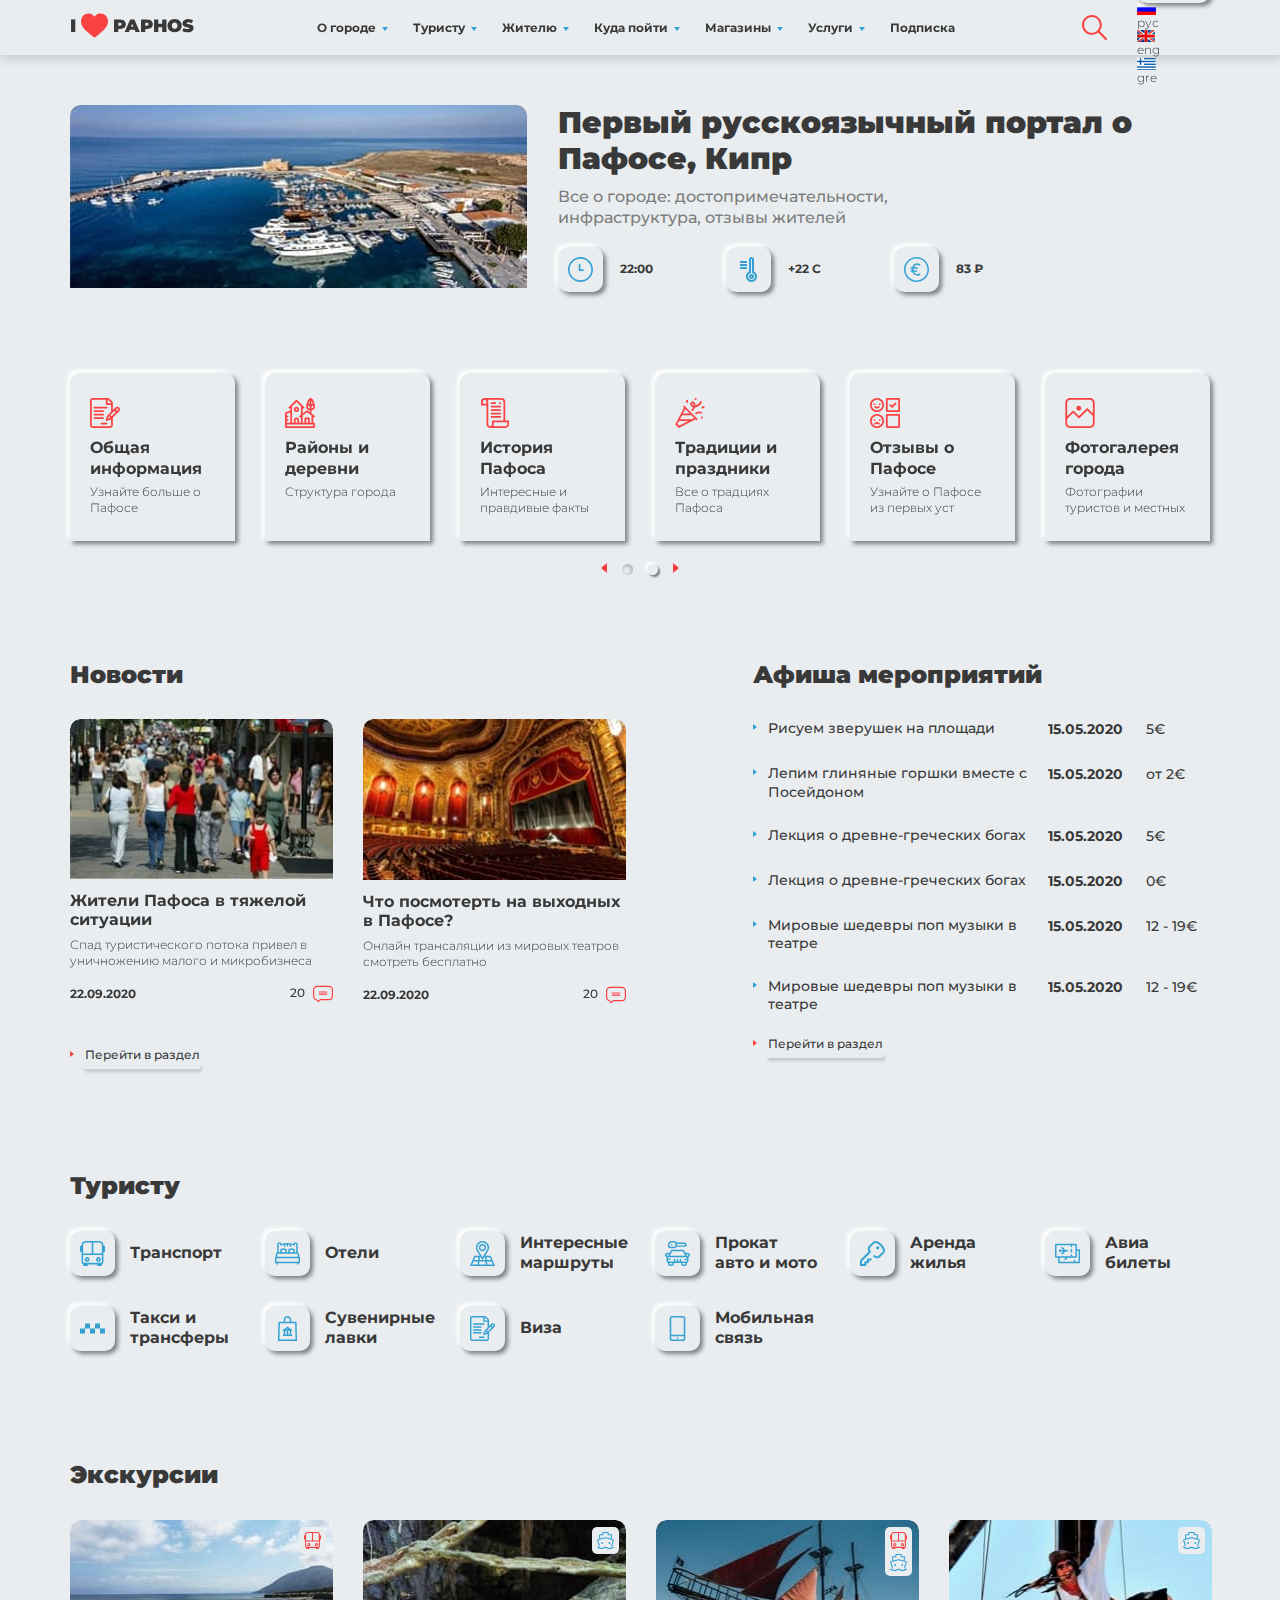
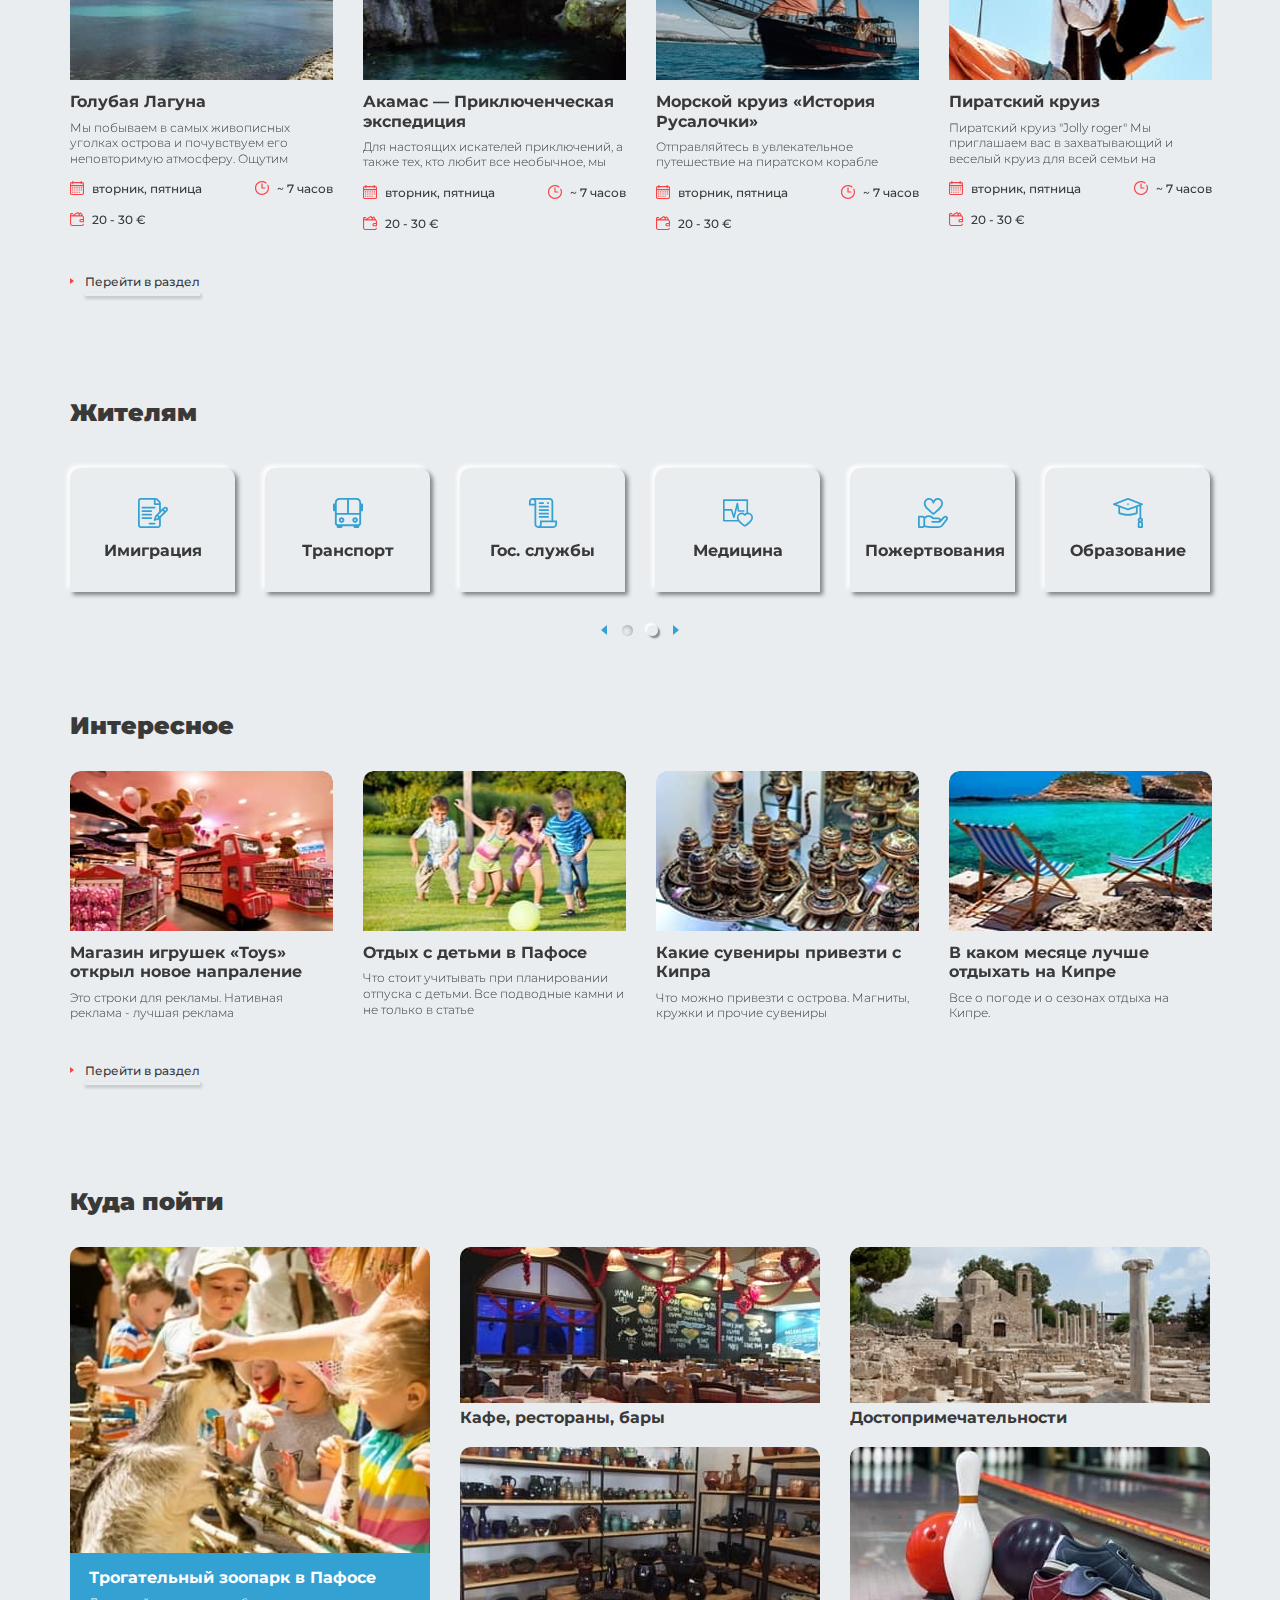
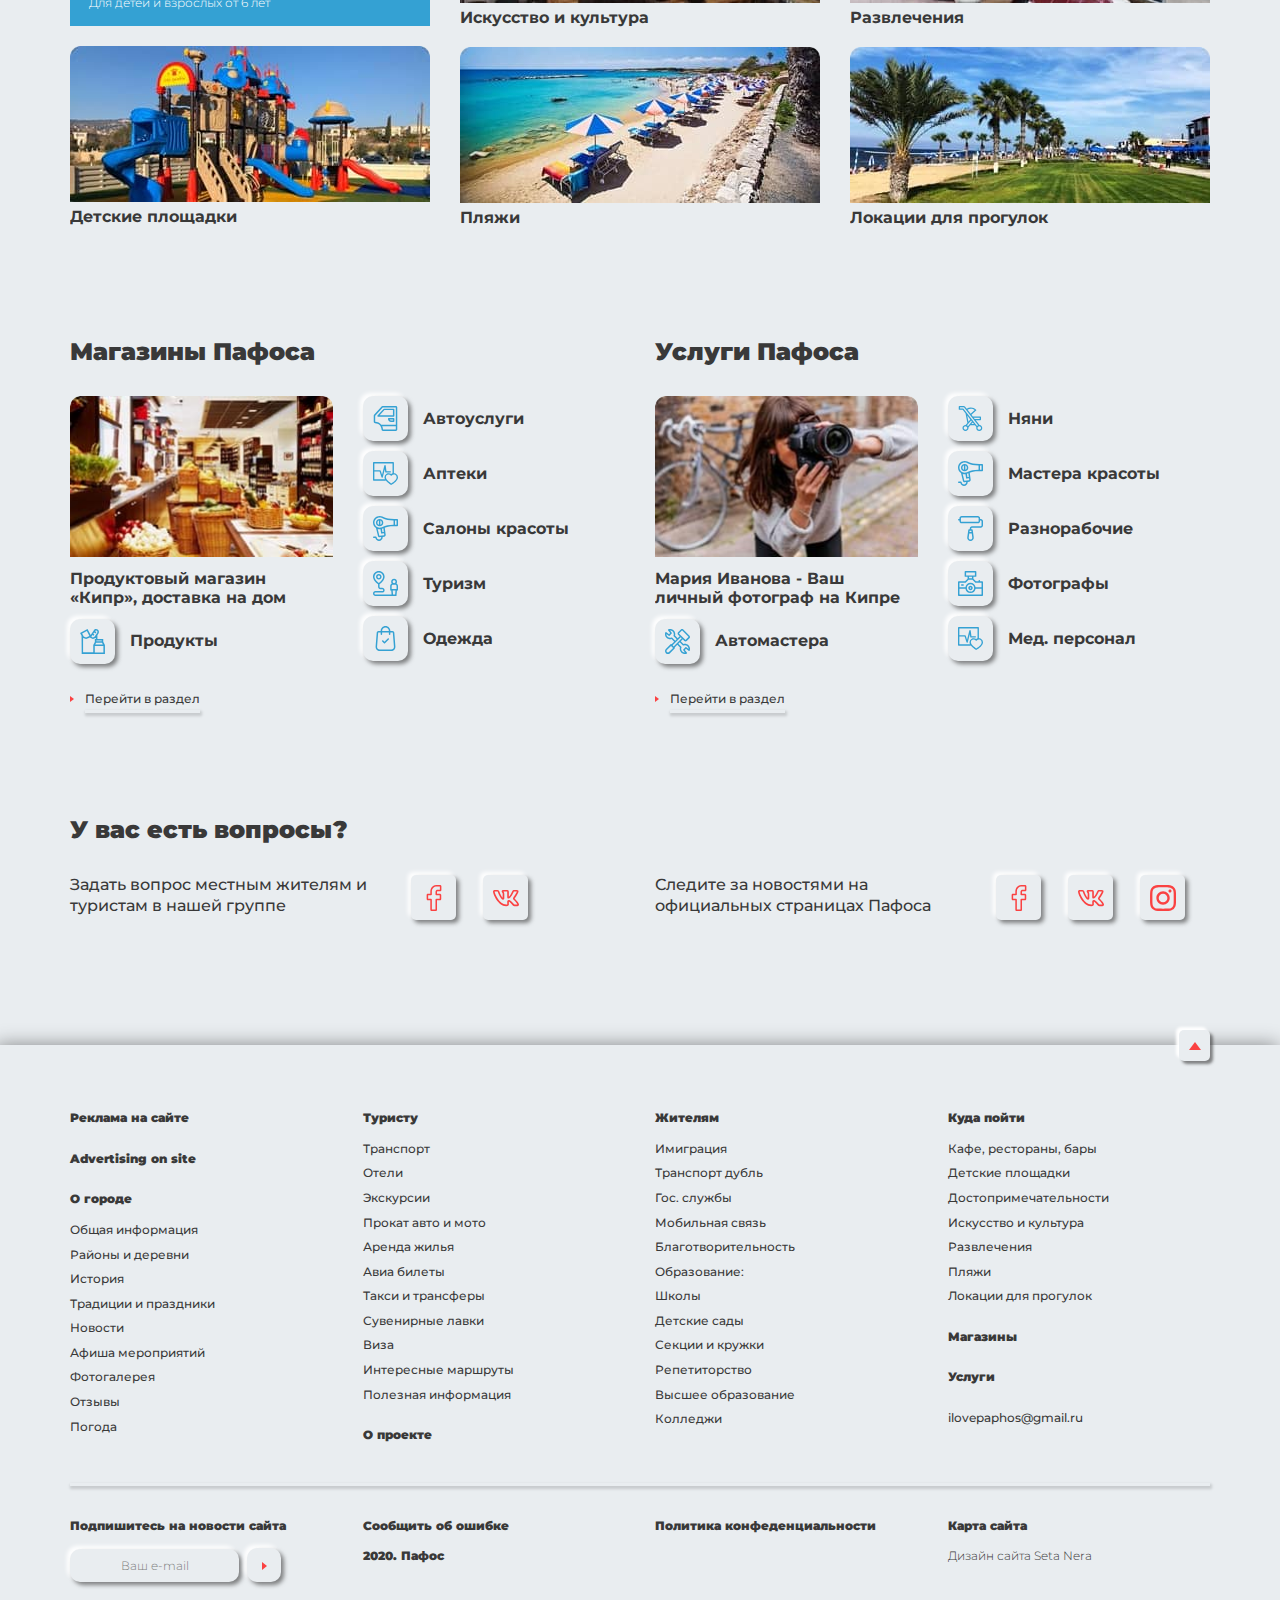
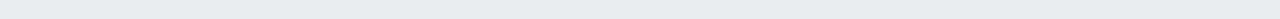
==== commit eb6f575d: "Add files via upload" ====
--- a/index.html
+++ b/index.html
@@ -96,12 +96,13 @@
 	
 			<div class="lang">
 				<button class="lang__button">
-					<img src="img/rus.jpg" alt="">
+					<img src="img/lang-rus.png" alt="">
 					<span>рус</span>
 				</button>
-				<ul class="lang__list" style="display: none;">
-					<li><a href="#"><img src="img/rus.jpg" alt=""> <span>рус</span></a></li>
-					<li><a href="#"><img src="img/ua.jpg" alt=""> <span>укр</span></a></li>
+				<ul class="lang__list" >
+					<li><a href="#"><img src="img/lang-rus.png" alt=""> <span>рус</span></a></li>
+					<li><a href="#"><img src="img/lang-eng.png" alt=""> <span>eng</span></a></li>
+					<li><a href="#"><img src="img/lang-3.png" alt=""> <span>gre</span></a></li>
 				</ul>
 			</div>
 			
@@ -363,41 +364,41 @@
 					</div>
 
 					<div class="promo-grid">
-						<div class="promo-grid__item">
+						<a href="#" class="promo-grid__item">
 							<div class="promo-grid__icon"><svg class="icon icon-contract"><use xlink:href="img/sprite.svg#contract"></use></svg></div>
 							<div class="promo-grid__title">Общая информация</div>
 							<div class="promo-grid__text">Узнайте больше о Пафосе</div>
-						</div>
-						<div class="promo-grid__item">
+						</a>
+						<a href="#" class="promo-grid__item">
 							<div class="promo-grid__icon"><svg class="icon icon-village"><use xlink:href="img/sprite.svg#village"></use></svg></div>
 							<div class="promo-grid__title">Районы и деревни</div>
 							<div class="promo-grid__text">Структура города</div>
-						</div>
-						<div class="promo-grid__item">
+						</a>
+						<a href="#" class="promo-grid__item">
 							<div class="promo-grid__icon"><svg class="icon icon-scroll"><use xlink:href="img/sprite.svg#scroll"></use></svg></div>
 							<div class="promo-grid__title">История Пафоса</div>
 							<div class="promo-grid__text">Интересные и правдивые факты</div>
-						</div>
-						<div class="promo-grid__item">
+						</a>
+						<a href="#" class="promo-grid__item">
 							<div class="promo-grid__icon"><svg class="icon icon-party"><use xlink:href="img/sprite.svg#party"></use></svg></div>
 							<div class="promo-grid__title">Традиции и праздники</div>
 							<div class="promo-grid__text">Все о традциях Пафоса</div>
-						</div>
-						<div class="promo-grid__item">
+						</a>
+						<a href="#" class="promo-grid__item">
 							<div class="promo-grid__icon"><svg class="icon icon-review"><use xlink:href="img/sprite.svg#review"></use></svg></div>
 							<div class="promo-grid__title">Отзывы о Пафосе</div>
 							<div class="promo-grid__text">Узнайте о Пафосе из первых уст</div>
-						</div>
-						<div class="promo-grid__item">
+						</a>
+						<a href="#" class="promo-grid__item">
 							<div class="promo-grid__icon"><svg class="icon icon-picture"><use xlink:href="img/sprite.svg#picture"></use></svg></div>
 							<div class="promo-grid__title">Фотогалерея города</div>
 							<div class="promo-grid__text">Фотографии туристов и местных</div>
-						</div>
-						<div class="promo-grid__item">
+						</a>
+						<a href="#" class="promo-grid__item">
 							<div class="promo-grid__icon"><svg class="icon icon-picture"><use xlink:href="img/sprite.svg#picture"></use></svg></div>
 							<div class="promo-grid__title">Фотогалерея города</div>
 							<div class="promo-grid__text">Фотографии туристов и местных</div>
-						</div>
+						</a>
 					</div>
 					<div class="slick-nav">
 						<div class="promo-grid-nav slick-nav__wrap"></div>
@@ -509,72 +510,74 @@
 				<!-- BEGIN CATEGORY LIST -->
 				<section class="section">
 					<div class="section__head"><h2 class="section__title">Туристу</h2></div>
-
-					<div class="row category-list">
-						<div class="col-xl-2 col-lg-3 col-md-4 col-sm-6 category-list__item">
-							<a href="#" class="category-inner">
-								<div class="category-inner__icon"><svg class="icon icon-bus"><use xlink:href="img/sprite.svg#bus"></use></svg></div>
-								<div class="category-inner__title">Транспорт</div>
-							</a>
-						</div>
-						<div class="col-xl-2 col-lg-3 col-md-4 col-sm-6 category-list__item">
-							<a href="#" class="category-inner">
-								<div class="category-inner__icon"><svg class="icon icon-mattress"><use xlink:href="img/sprite.svg#mattress"></use></svg></div>
-								<div class="category-inner__title">Отели</div>
-							</a>
-						</div>
-						<div class="col-xl-2 col-lg-3 col-md-4 col-sm-6 category-list__item">
-							<a href="#" class="category-inner">
-								<div class="category-inner__icon"><svg class="icon icon-address"><use xlink:href="img/sprite.svg#address"></use></svg></div>
-								<div class="category-inner__title">Интересные маршруты</div>
-							</a>
-						</div>
-						<div class="col-xl-2 col-lg-3 col-md-4 col-sm-6 category-list__item">
-							<a href="#" class="category-inner">
-								<div class="category-inner__icon"><svg class="icon icon-car"><use xlink:href="img/sprite.svg#car"></use></svg></div>
-								<div class="category-inner__title">Прокат авто и мото</div>
-							</a>
-						</div>
-						<div class="col-xl-2 col-lg-3 col-md-4 col-sm-6 category-list__item">
-							<a href="#" class="category-inner">
-								<div class="category-inner__icon"><svg class="icon icon-key"><use xlink:href="img/sprite.svg#key"></use></svg></div>
-								<div class="category-inner__title">Аренда жилья</div>
-							</a>
-						</div>
-						<div class="col-xl-2 col-lg-3 col-md-4 col-sm-6 category-list__item">
-							<a href="#" class="category-inner">
-								<div class="category-inner__icon"><svg class="icon icon-plane-tickets"><use xlink:href="img/sprite.svg#plane-tickets"></use></svg></div>
-								<div class="category-inner__title">Авиа билеты</div>
-							</a>
-						</div>
-						<div class="col-xl-2 col-lg-3 col-md-4 col-sm-6 category-list__item">
-							<a href="#" class="category-inner">
-								<div class="category-inner__icon"><svg class="icon icon-steps"><use xlink:href="img/sprite.svg#steps"></use></svg></div>
-								<div class="category-inner__title">Такси и трансферы </div>
-							</a>
-						</div>
-						<div class="col-xl-2 col-lg-3 col-md-4 col-sm-6 category-list__item">
-							<a href="#" class="category-inner">
-								<div class="category-inner__icon"><svg class="icon icon-museum"><use xlink:href="img/sprite.svg#museum"></use></svg></div>
-								<div class="category-inner__title">Сувенирные лавки</div>
-							</a>
-						</div>
-						<div class="col-xl-2 col-lg-3 col-md-4 col-sm-6 category-list__item">
-							<a href="#" class="category-inner">
-								<div class="category-inner__icon"><svg class="icon icon-contract"><use xlink:href="img/sprite.svg#contract"></use></svg></div>
-								<div class="category-inner__title">Виза</div>
-							</a>
-						</div>
-						<div class="col-xl-2 col-lg-3 col-md-4 col-sm-6 category-list__item">
-							<a href="#" class="category-inner">
-								<div class="category-inner__icon"><svg class="icon icon-smartphone"><use xlink:href="img/sprite.svg#smartphone"></use></svg></div>
-								<div class="category-inner__title">Мобильная связь</div>
-							</a>
-						</div>
-					</div>
-					<div class="slick-nav slick-nav--blue">
-						<div class="category-list-nav slick-nav__wrap"></div>
-					</div>
+					<div class="i-wrapper">
+						<div class="row category-list">
+							<div class="col-xl-2 col-lg-3 col-md-4 col-sm-6 category-list__item">
+								<a href="#" class="category-inner">
+									<div class="category-inner__icon"><svg class="icon icon-bus"><use xlink:href="img/sprite.svg#bus"></use></svg></div>
+									<div class="category-inner__title">Транспорт</div>
+								</a>
+							</div>
+							<div class="col-xl-2 col-lg-3 col-md-4 col-sm-6 category-list__item">
+								<a href="#" class="category-inner">
+									<div class="category-inner__icon"><svg class="icon icon-mattress"><use xlink:href="img/sprite.svg#mattress"></use></svg></div>
+									<div class="category-inner__title">Отели</div>
+								</a>
+							</div>
+							<div class="col-xl-2 col-lg-3 col-md-4 col-sm-6 category-list__item">
+								<a href="#" class="category-inner">
+									<div class="category-inner__icon"><svg class="icon icon-address"><use xlink:href="img/sprite.svg#address"></use></svg></div>
+									<div class="category-inner__title">Интересные маршруты</div>
+								</a>
+							</div>
+							<div class="col-xl-2 col-lg-3 col-md-4 col-sm-6 category-list__item">
+								<a href="#" class="category-inner">
+									<div class="category-inner__icon"><svg class="icon icon-car"><use xlink:href="img/sprite.svg#car"></use></svg></div>
+									<div class="category-inner__title">Прокат авто и мото</div>
+								</a>
+							</div>
+							<div class="col-xl-2 col-lg-3 col-md-4 col-sm-6 category-list__item i-hidden-xs">
+								<a href="#" class="category-inner">
+									<div class="category-inner__icon"><svg class="icon icon-key"><use xlink:href="img/sprite.svg#key"></use></svg></div>
+									<div class="category-inner__title">Аренда жилья</div>
+								</a>
+							</div>
+							<div class="col-xl-2 col-lg-3 col-md-4 col-sm-6 category-list__item i-hidden-xs">
+								<a href="#" class="category-inner">
+									<div class="category-inner__icon"><svg class="icon icon-plane-tickets"><use xlink:href="img/sprite.svg#plane-tickets"></use></svg></div>
+									<div class="category-inner__title">Авиа билеты</div>
+								</a>
+							</div>
+							<div class="col-xl-2 col-lg-3 col-md-4 col-sm-6 category-list__item i-hidden-xs">
+								<a href="#" class="category-inner">
+									<div class="category-inner__icon"><svg class="icon icon-steps"><use xlink:href="img/sprite.svg#steps"></use></svg></div>
+									<div class="category-inner__title">Такси и трансферы </div>
+								</a>
+							</div>
+							<div class="col-xl-2 col-lg-3 col-md-4 col-sm-6 category-list__item i-hidden-xs">
+								<a href="#" class="category-inner">
+									<div class="category-inner__icon"><svg class="icon icon-museum"><use xlink:href="img/sprite.svg#museum"></use></svg></div>
+									<div class="category-inner__title">Сувенирные лавки</div>
+								</a>
+							</div>
+							<div class="col-xl-2 col-lg-3 col-md-4 col-sm-6 category-list__item i-hidden-xs">
+								<a href="#" class="category-inner">
+									<div class="category-inner__icon"><svg class="icon icon-contract"><use xlink:href="img/sprite.svg#contract"></use></svg></div>
+									<div class="category-inner__title">Виза</div>
+								</a>
+							</div>
+							<div class="col-xl-2 col-lg-3 col-md-4 col-sm-6 category-list__item i-hidden-xs">
+								<a href="#" class="category-inner">
+									<div class="category-inner__icon"><svg class="icon icon-smartphone"><use xlink:href="img/sprite.svg#smartphone"></use></svg></div>
+									<div class="category-inner__title">Мобильная связь</div>
+								</a>
+							</div>
+						</div>
+						<div class="sec-link visible-xs">
+							<a href="#" class="under-link" ><span class="i-btn" data-title="Показать еще">Показать еще</span></a>
+						</div>
+					</div>
+					
 				</section>
 				<!-- CATEGORY LIST EOF   -->
 
@@ -682,34 +685,34 @@
 				<section class="section">
 					<div class="section__head"><h2 class="section__title">Жителям</h2></div>
 					<div class="category-grid">
-						<div class="category-grid__item">
+						<a href="#" class="category-grid__item">
 							<div class="category-grid__icon"><svg class="icon icon-contract"><use xlink:href="img/sprite.svg#contract"></use></svg></div>
 							<div class="category-grid__title">Имиграция</div>
-						</div>
-						<div class="category-grid__item">
+						</a>
+						<a href="#" class="category-grid__item">
 							<div class="category-grid__icon"><svg class="icon icon-bus"><use xlink:href="img/sprite.svg#bus"></use></svg></div>
 							<div class="category-grid__title">Транспорт</div>
-						</div>
-						<div class="category-grid__item">
+						</a>
+						<a href="#" class="category-grid__item">
 							<div class="category-grid__icon"><svg class="icon icon-scroll"><use xlink:href="img/sprite.svg#scroll"></use></svg></div>
 							<div class="category-grid__title">Гос. службы</div>
-						</div>
-						<div class="category-grid__item">
+						</a>
+						<a href="#" class="category-grid__item">
 							<div class="category-grid__icon"><svg class="icon icon-cardiac-graphic"><use xlink:href="img/sprite.svg#cardiac-graphic"></use></svg></div>
 							<div class="category-grid__title">Медицина</div>
-						</div>
-						<div class="category-grid__item">
+						</a>
+						<a href="#" class="category-grid__item">
 							<div class="category-grid__icon"><svg class="icon icon-heart2"><use xlink:href="img/sprite.svg#heart2"></use></svg></div>
 							<div class="category-grid__title">Пожертвования</div>
-						</div>
-						<div class="category-grid__item">
+						</a>
+						<a href="#" class="category-grid__item">
 							<div class="category-grid__icon"><svg class="icon icon-university"><use xlink:href="img/sprite.svg#university"></use></svg></div>
 							<div class="category-grid__title">Образование</div>
-						</div>
-						<div class="category-grid__item">
+						</a>
+						<a href="#" class="category-grid__item">
 							<div class="category-grid__icon"><svg class="icon icon-university"><use xlink:href="img/sprite.svg#university"></use></svg></div>
 							<div class="category-grid__title">Образование</div>
-						</div>
+						</a>
 					</div>
 					<div class="slick-nav slick-nav--blue">
 						<div class="category-grid-nav slick-nav__wrap"></div>
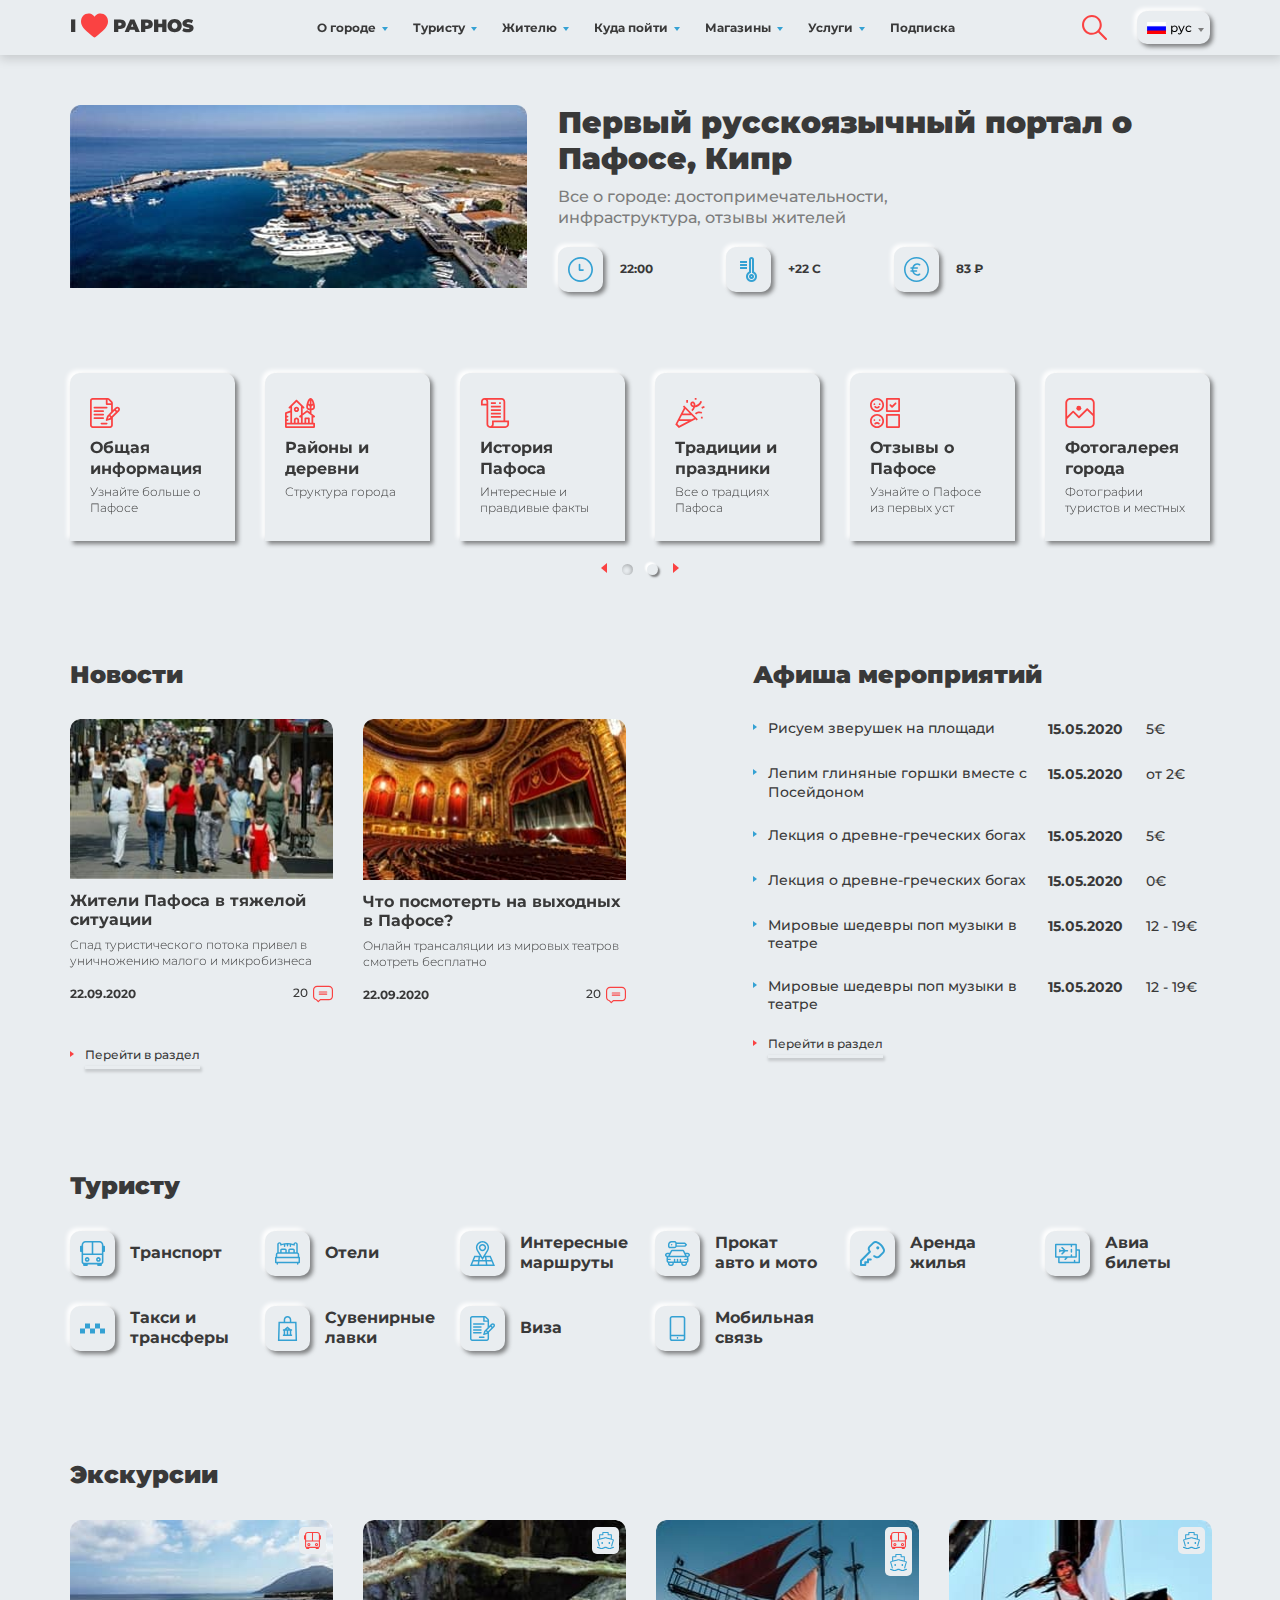
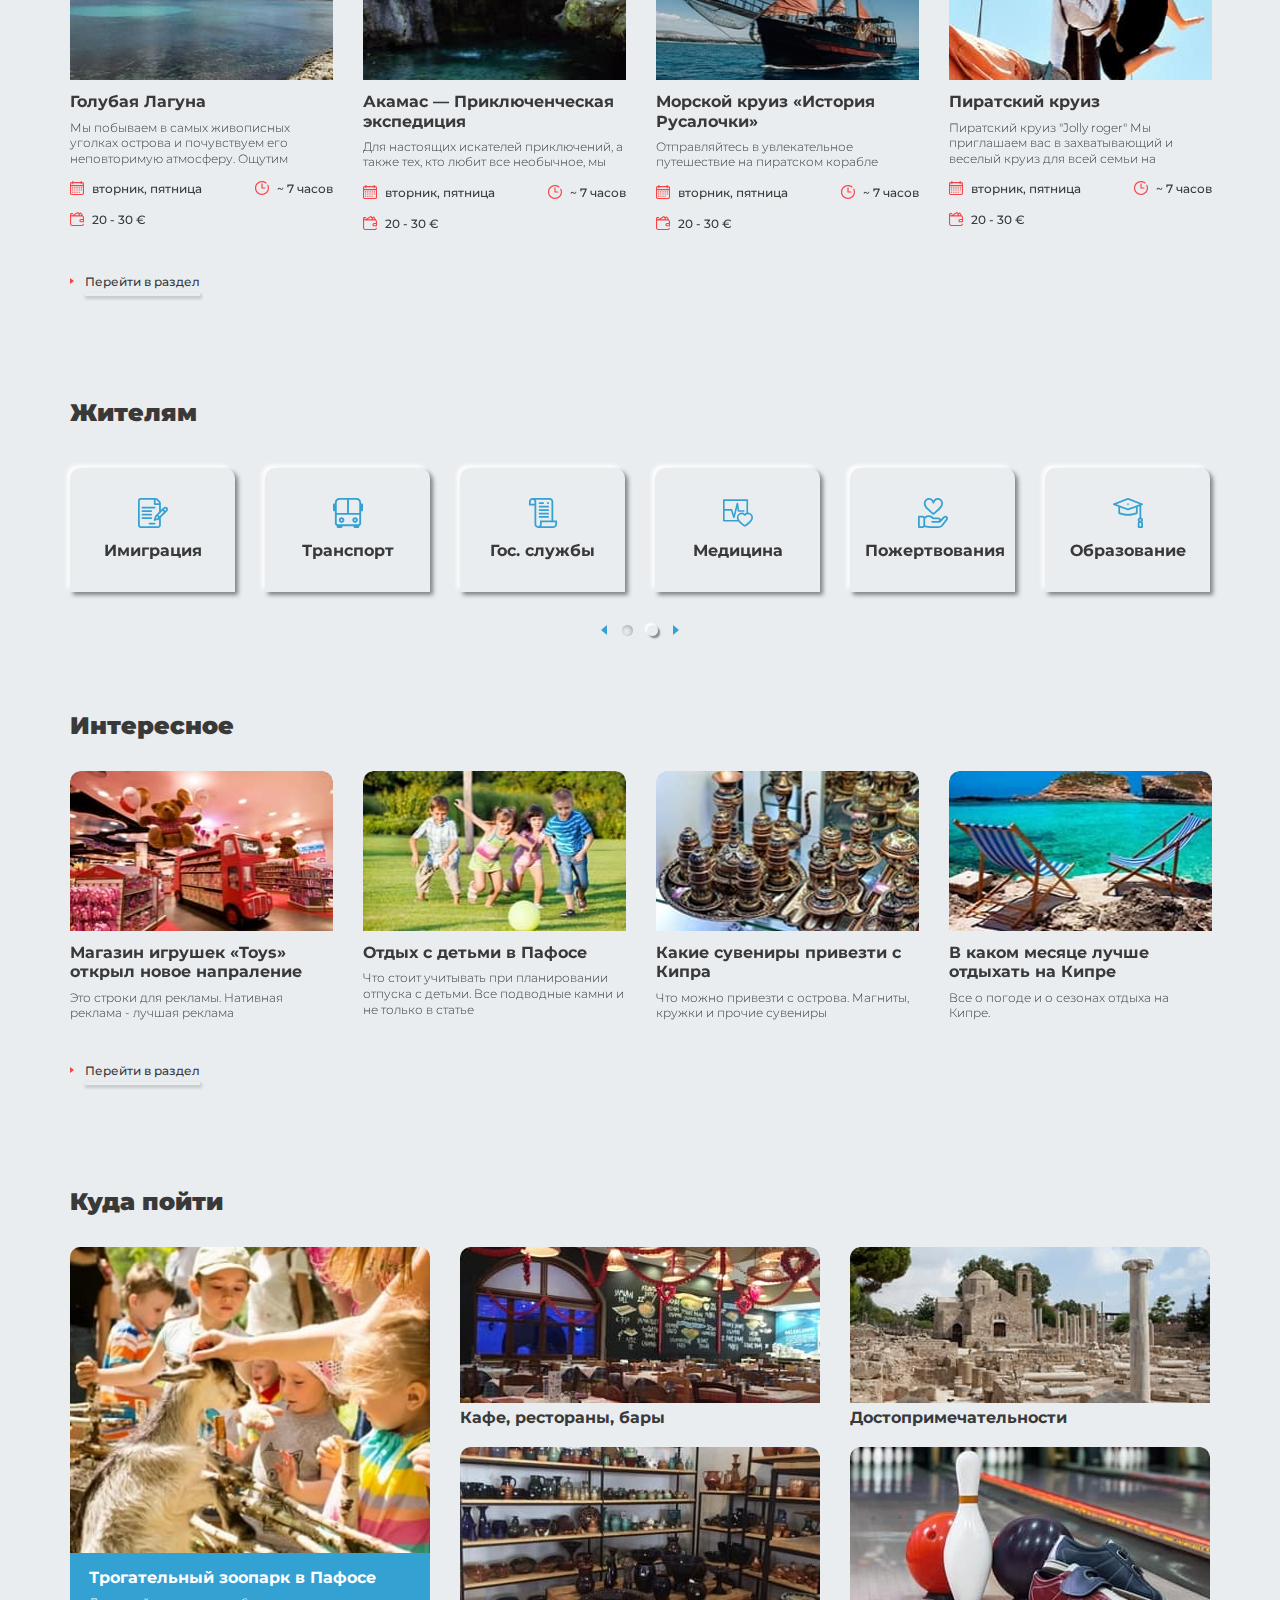
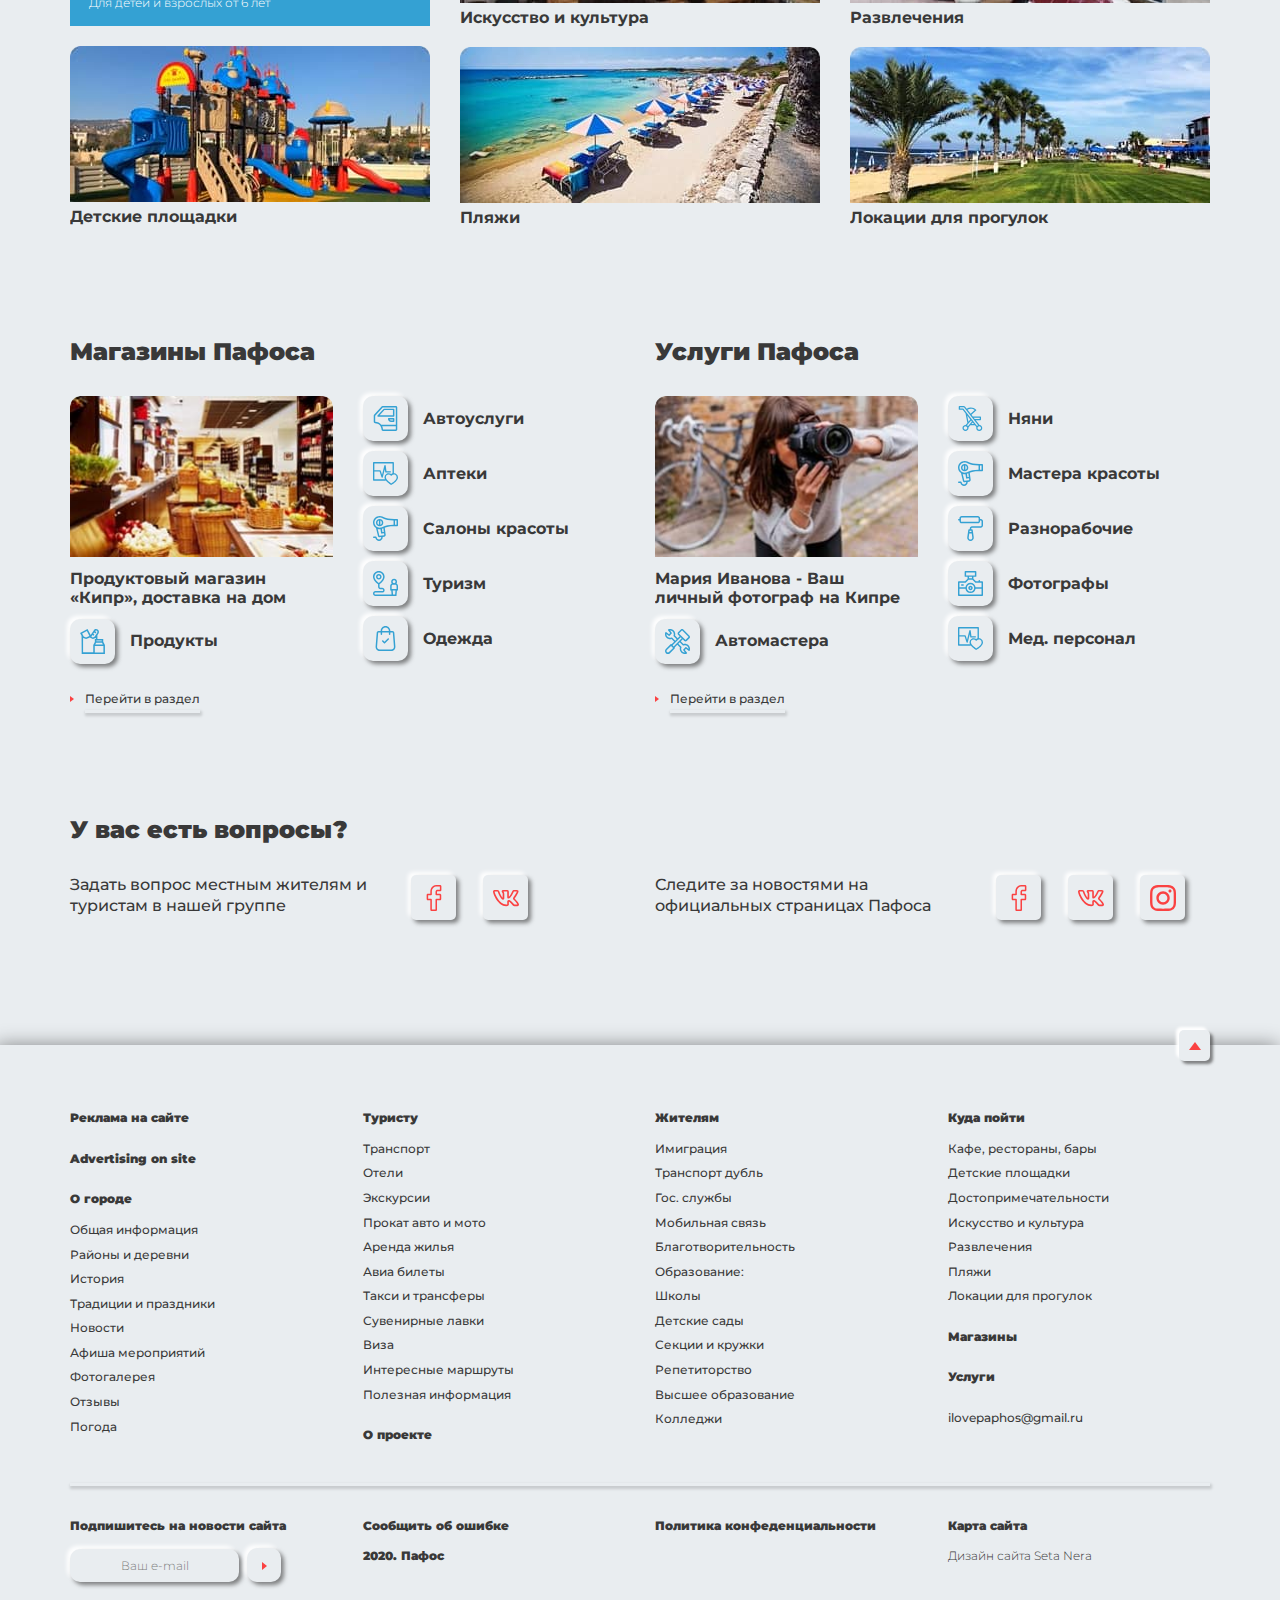
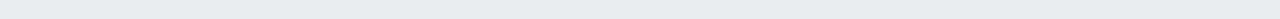
==== commit cd265e3f: "Add files via upload" ====
--- a/index.html
+++ b/index.html
@@ -423,7 +423,7 @@
 
 										<div class="news-inner__grid">
 											<span class="date">22.09.2020</span>
-											<span class="comment">20 <svg class="icon icon-comment"><use xlink:href="img/sprite.svg#comment"></use></svg></span>
+											<a href="#" class="comment">20<svg class="icon icon-comment"><use xlink:href="img/sprite.svg#comment"></use></svg></a>
 										</div>
 									</div>
 								</div>
@@ -437,7 +437,7 @@
 
 										<div class="news-inner__grid">
 											<span class="date">22.09.2020</span>
-											<span class="comment">20 <svg class="icon icon-comment"><use xlink:href="img/sprite.svg#comment"></use></svg></span>
+											<a href="#" class="comment">20<svg class="icon icon-comment"><use xlink:href="img/sprite.svg#comment"></use></svg></a>
 										</div>
 									</div>
 								</div>
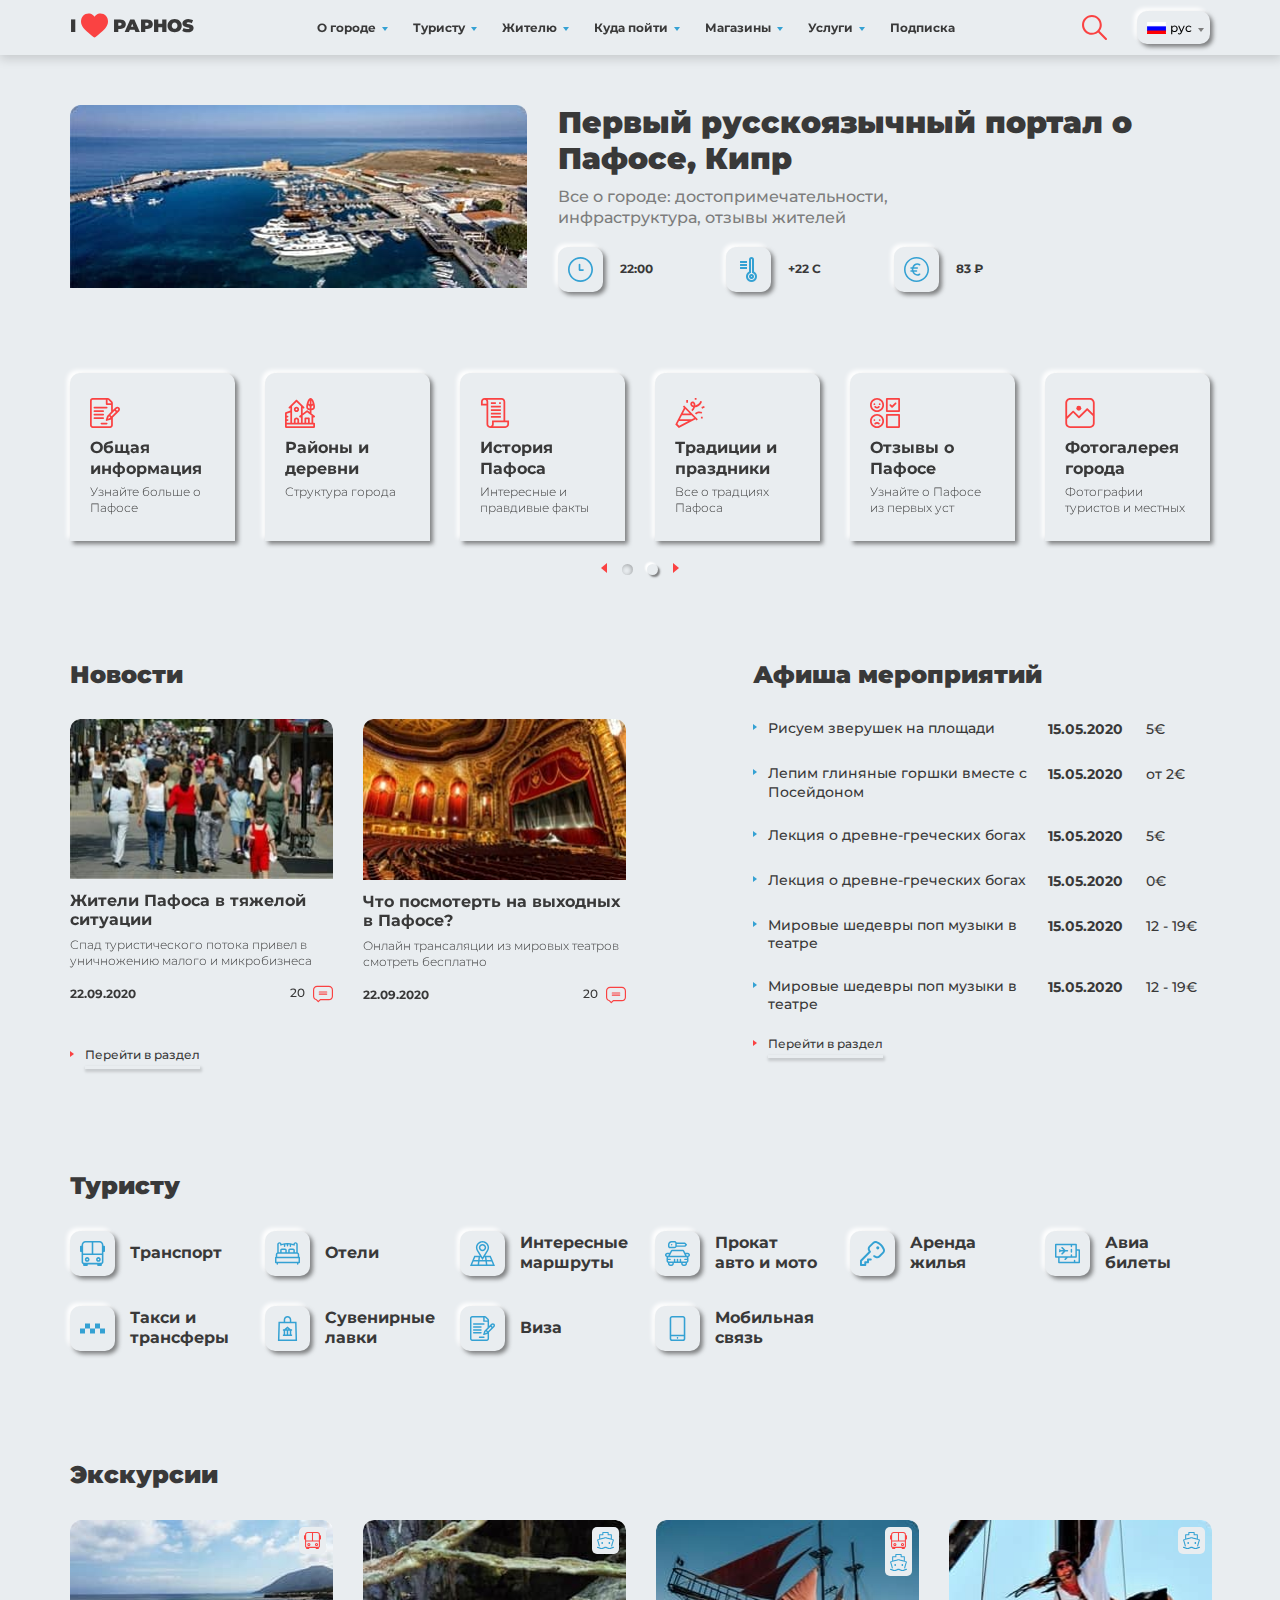
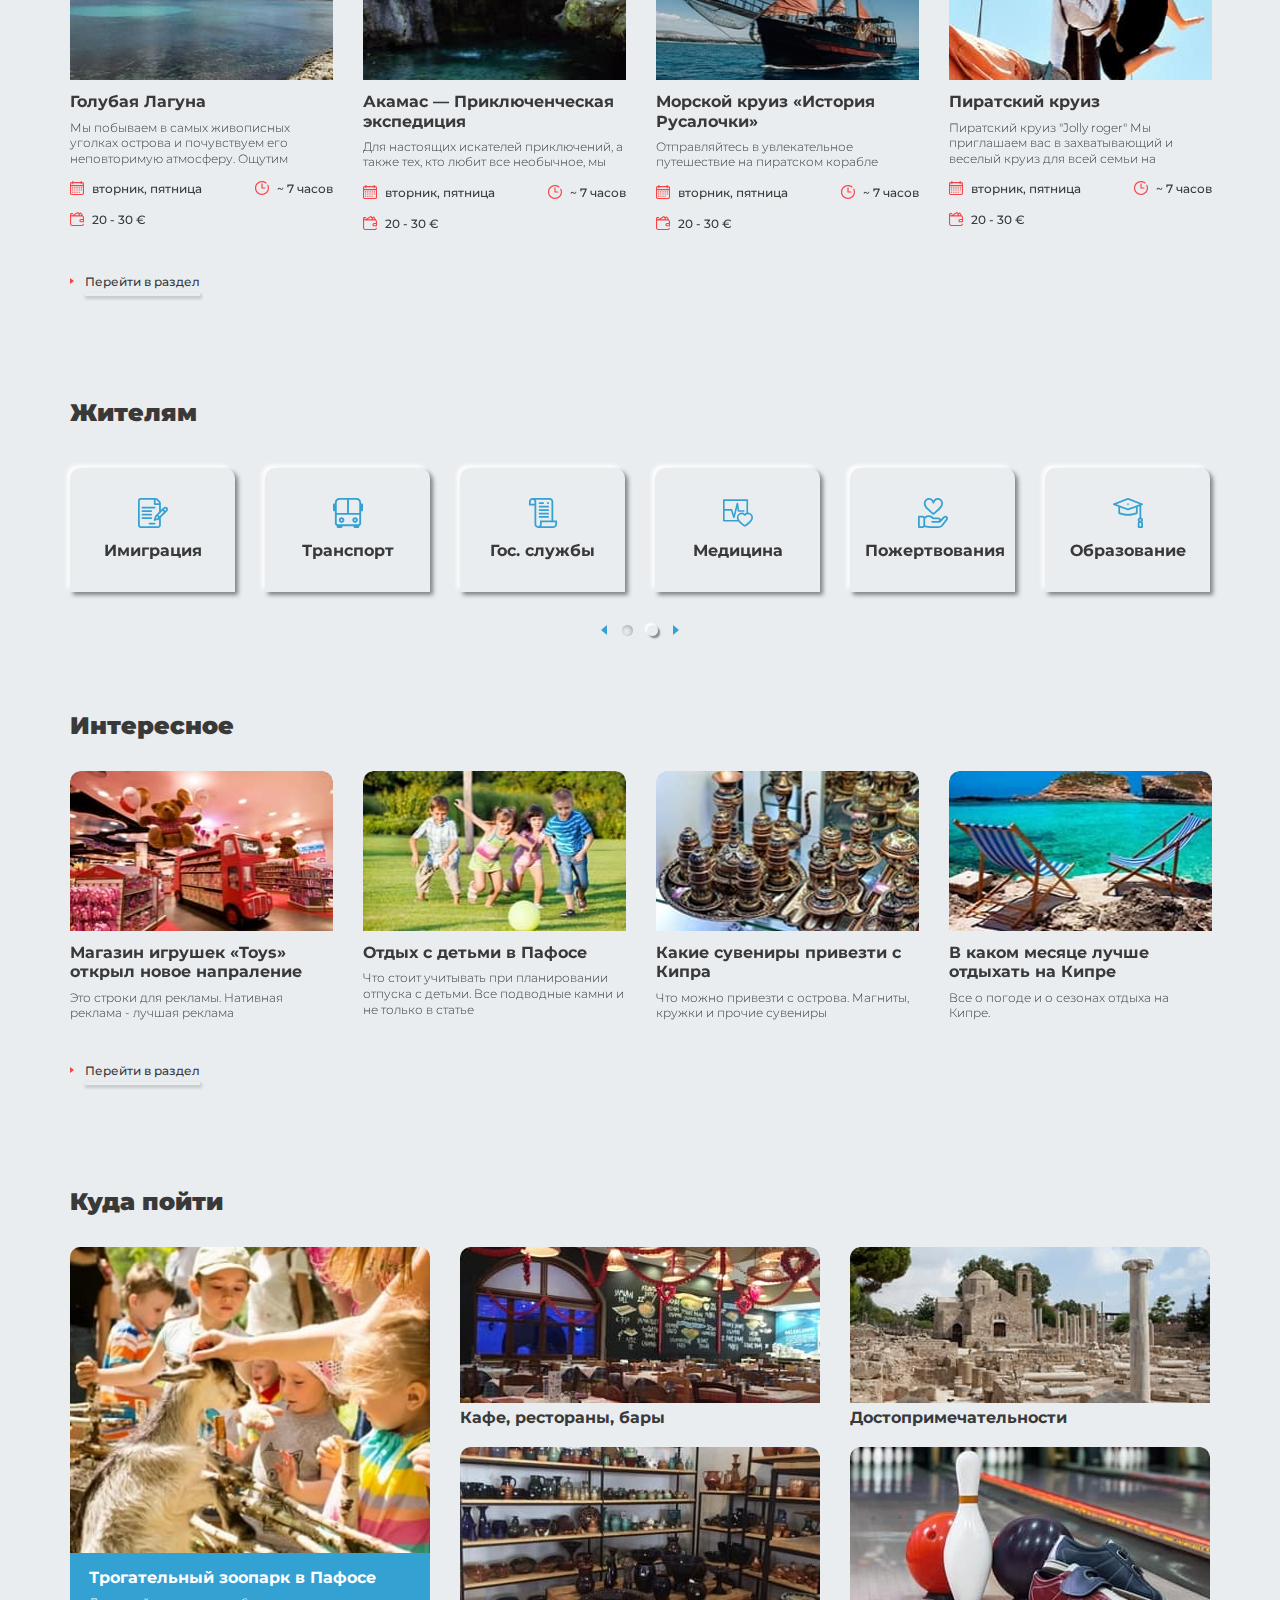
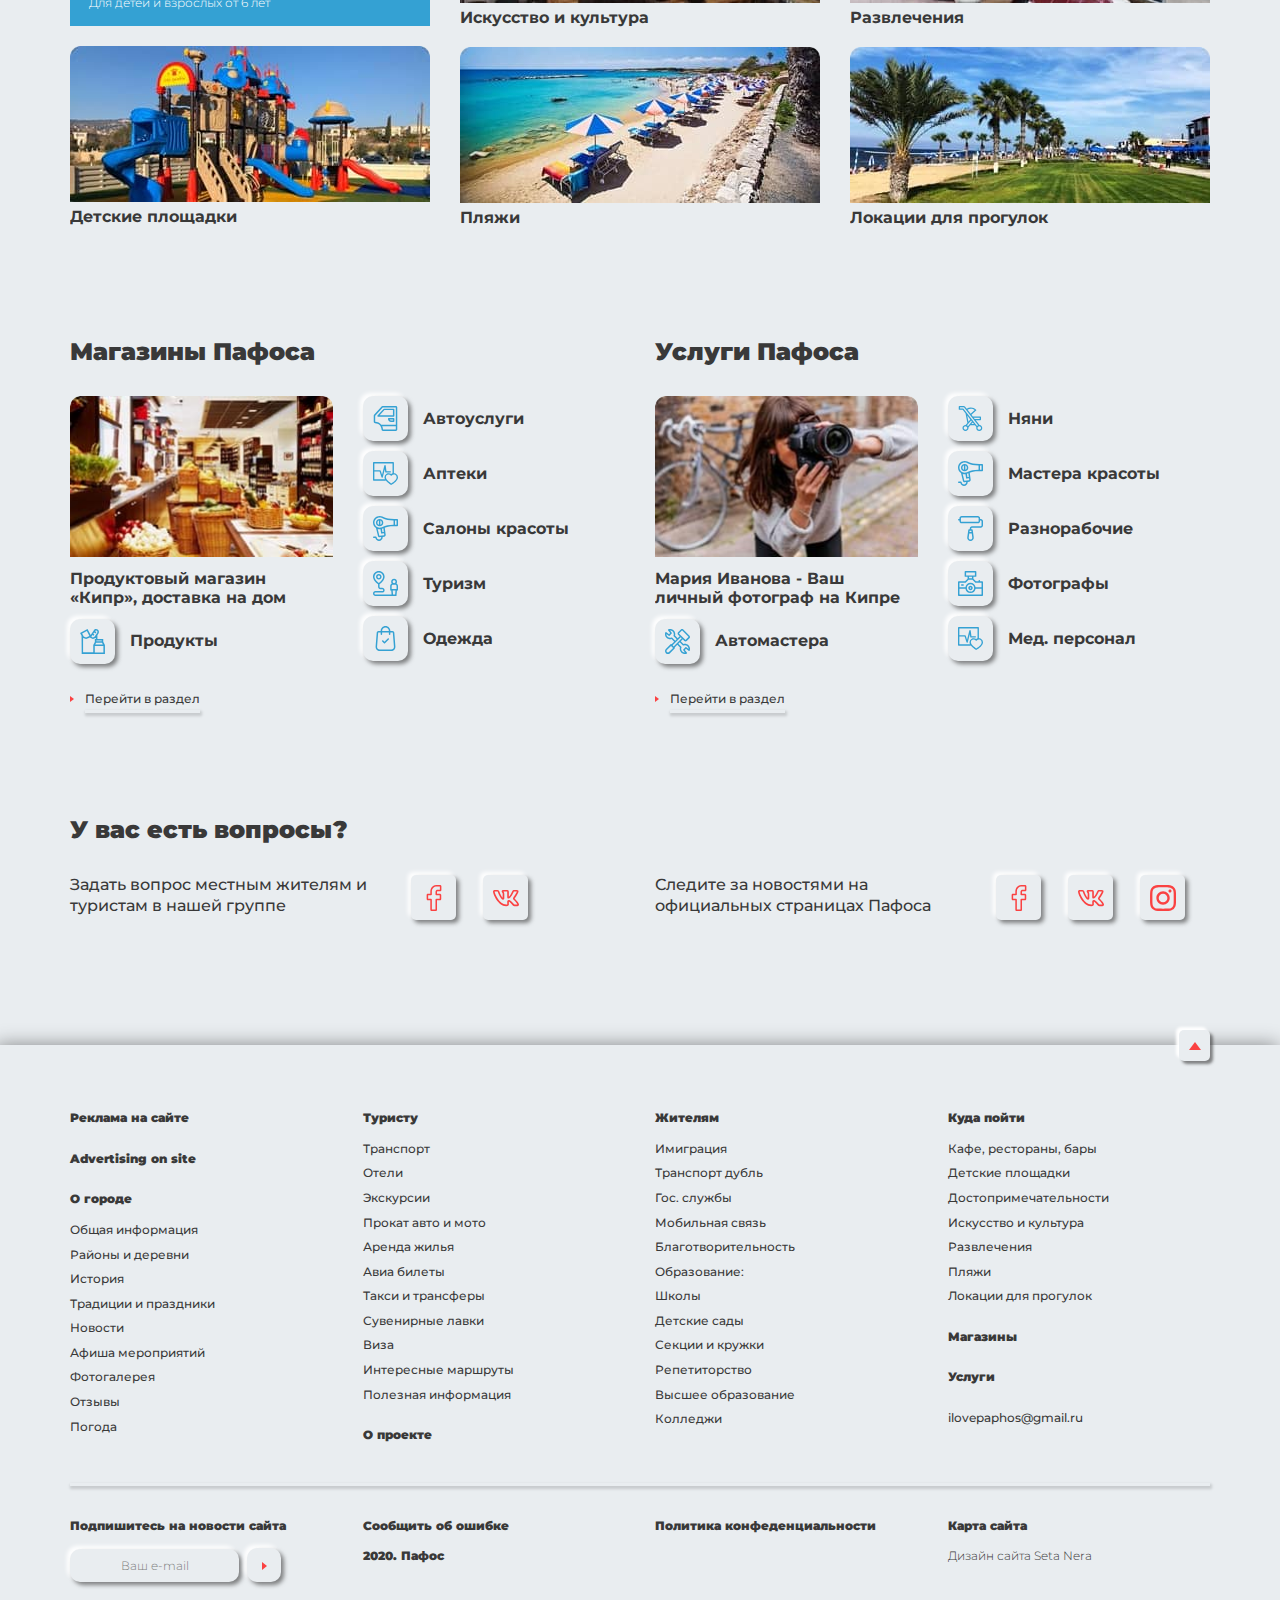
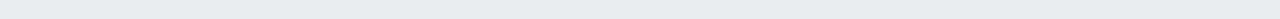
==== commit 35c6df3d: "Add files via upload" ====
--- a/index.html
+++ b/index.html
@@ -1135,6 +1135,7 @@
 <script src="js/jquery.magnific-popup.min.js"></script>
 <script src="js/slick.min.js"></script>
 <script src="js/masonry-docs.min.js"></script>
+<script src="js/imagesLoaded.js"></script>
 <script src="js/datepicker.min.js"></script>
 <script src="js/svg4everybody.min.js"></script>
 <script src="js/main.js"></script>
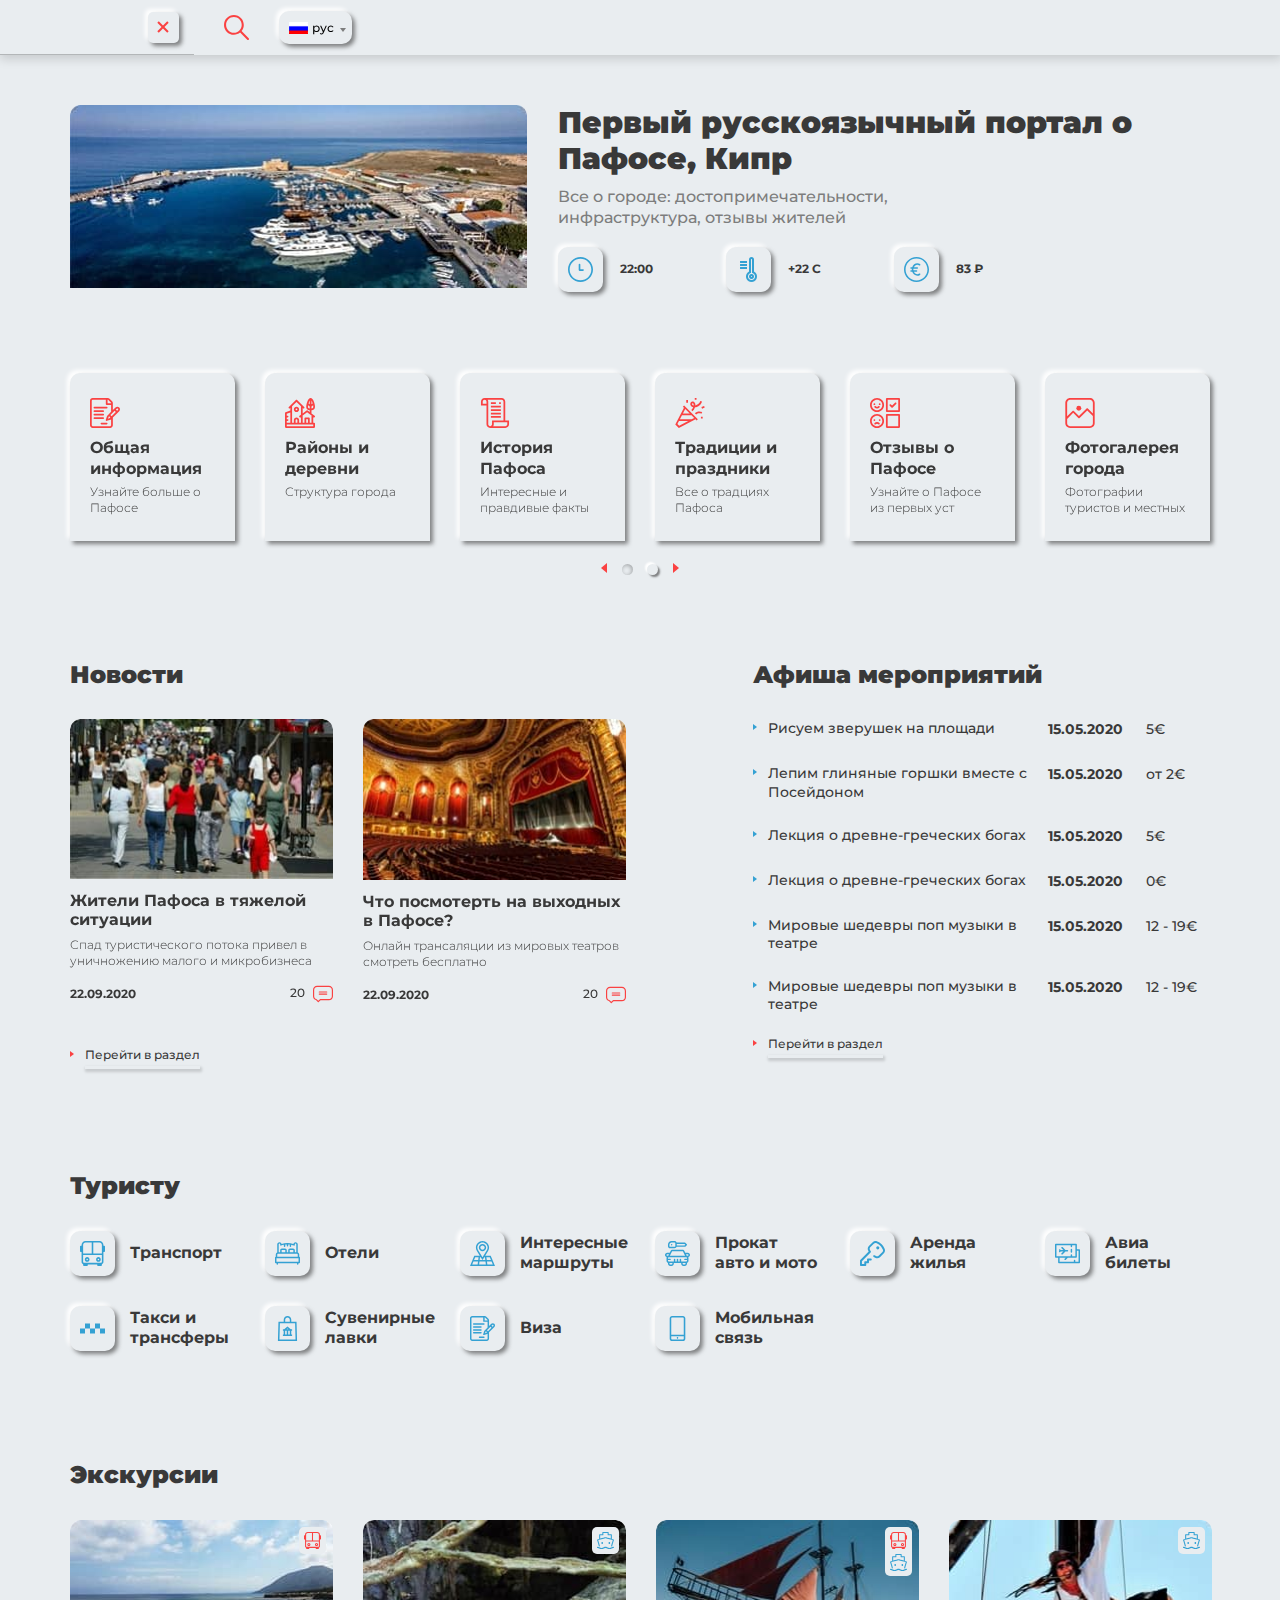
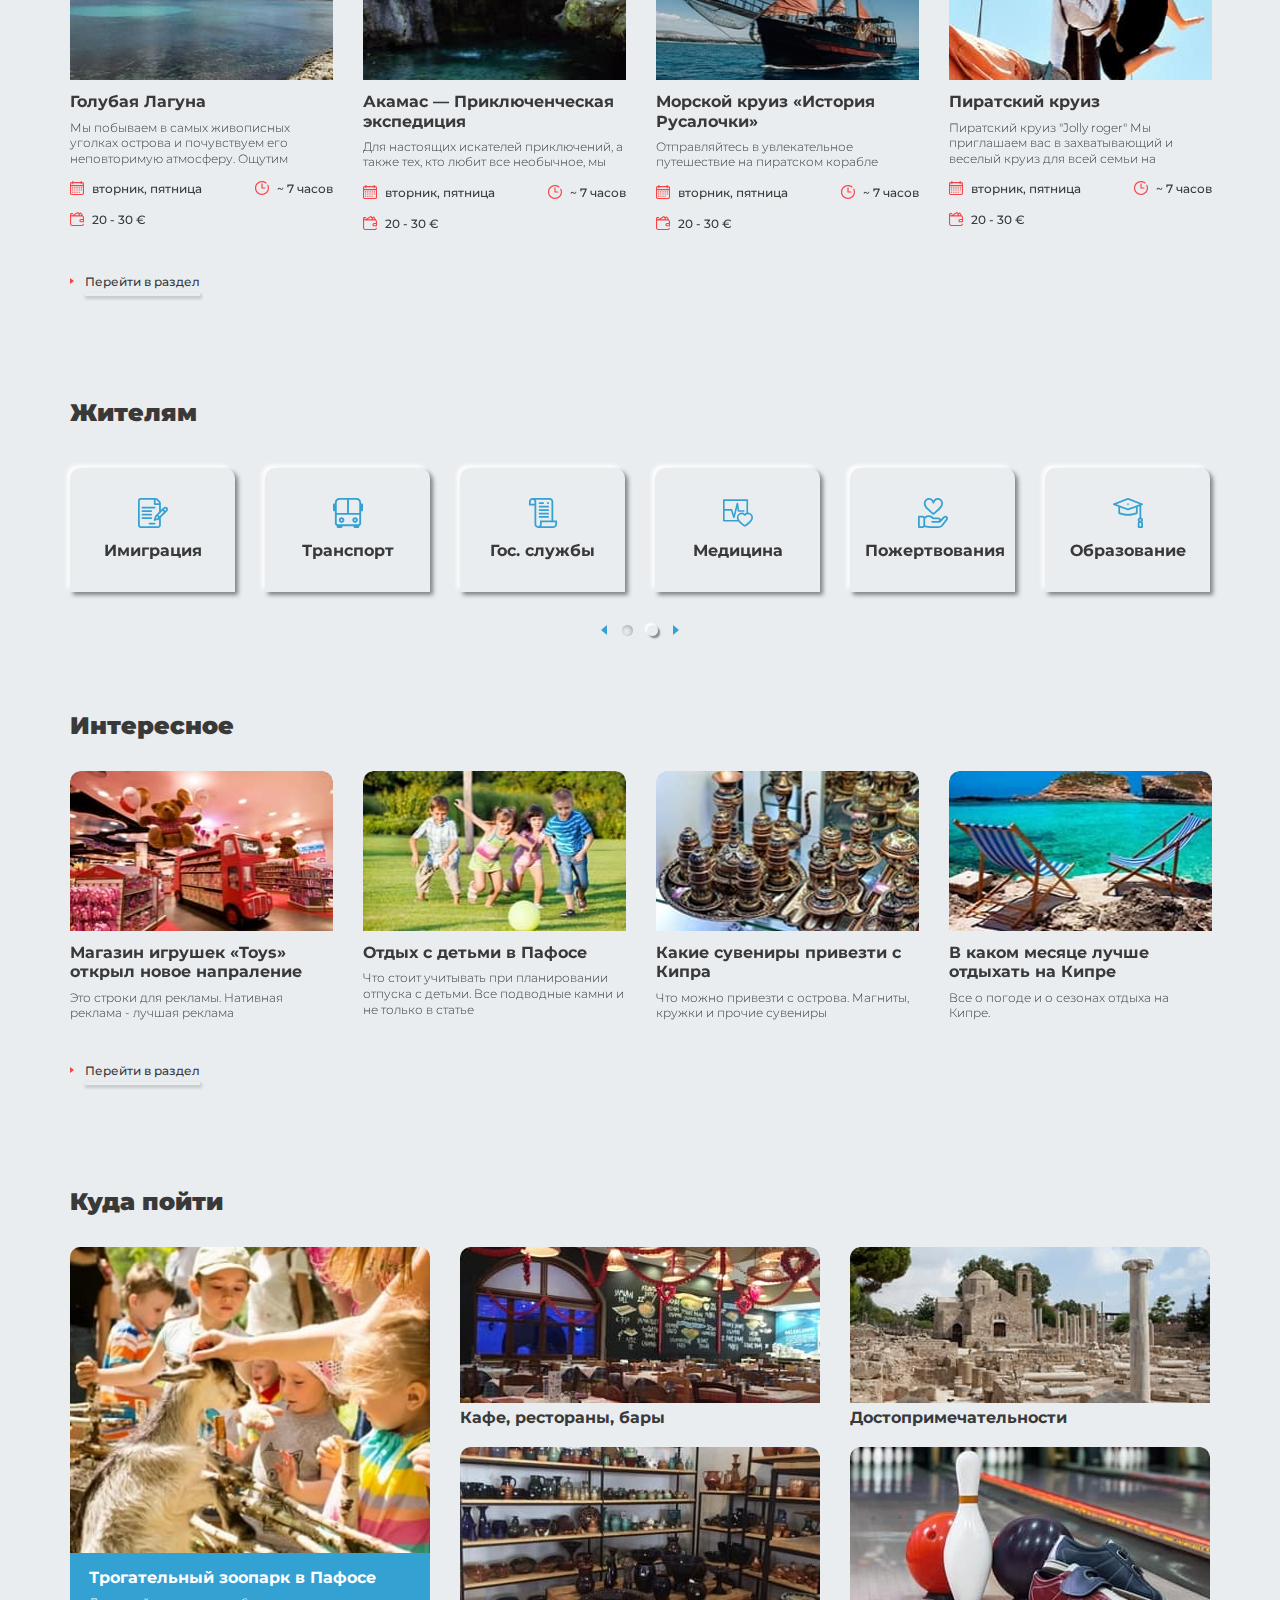
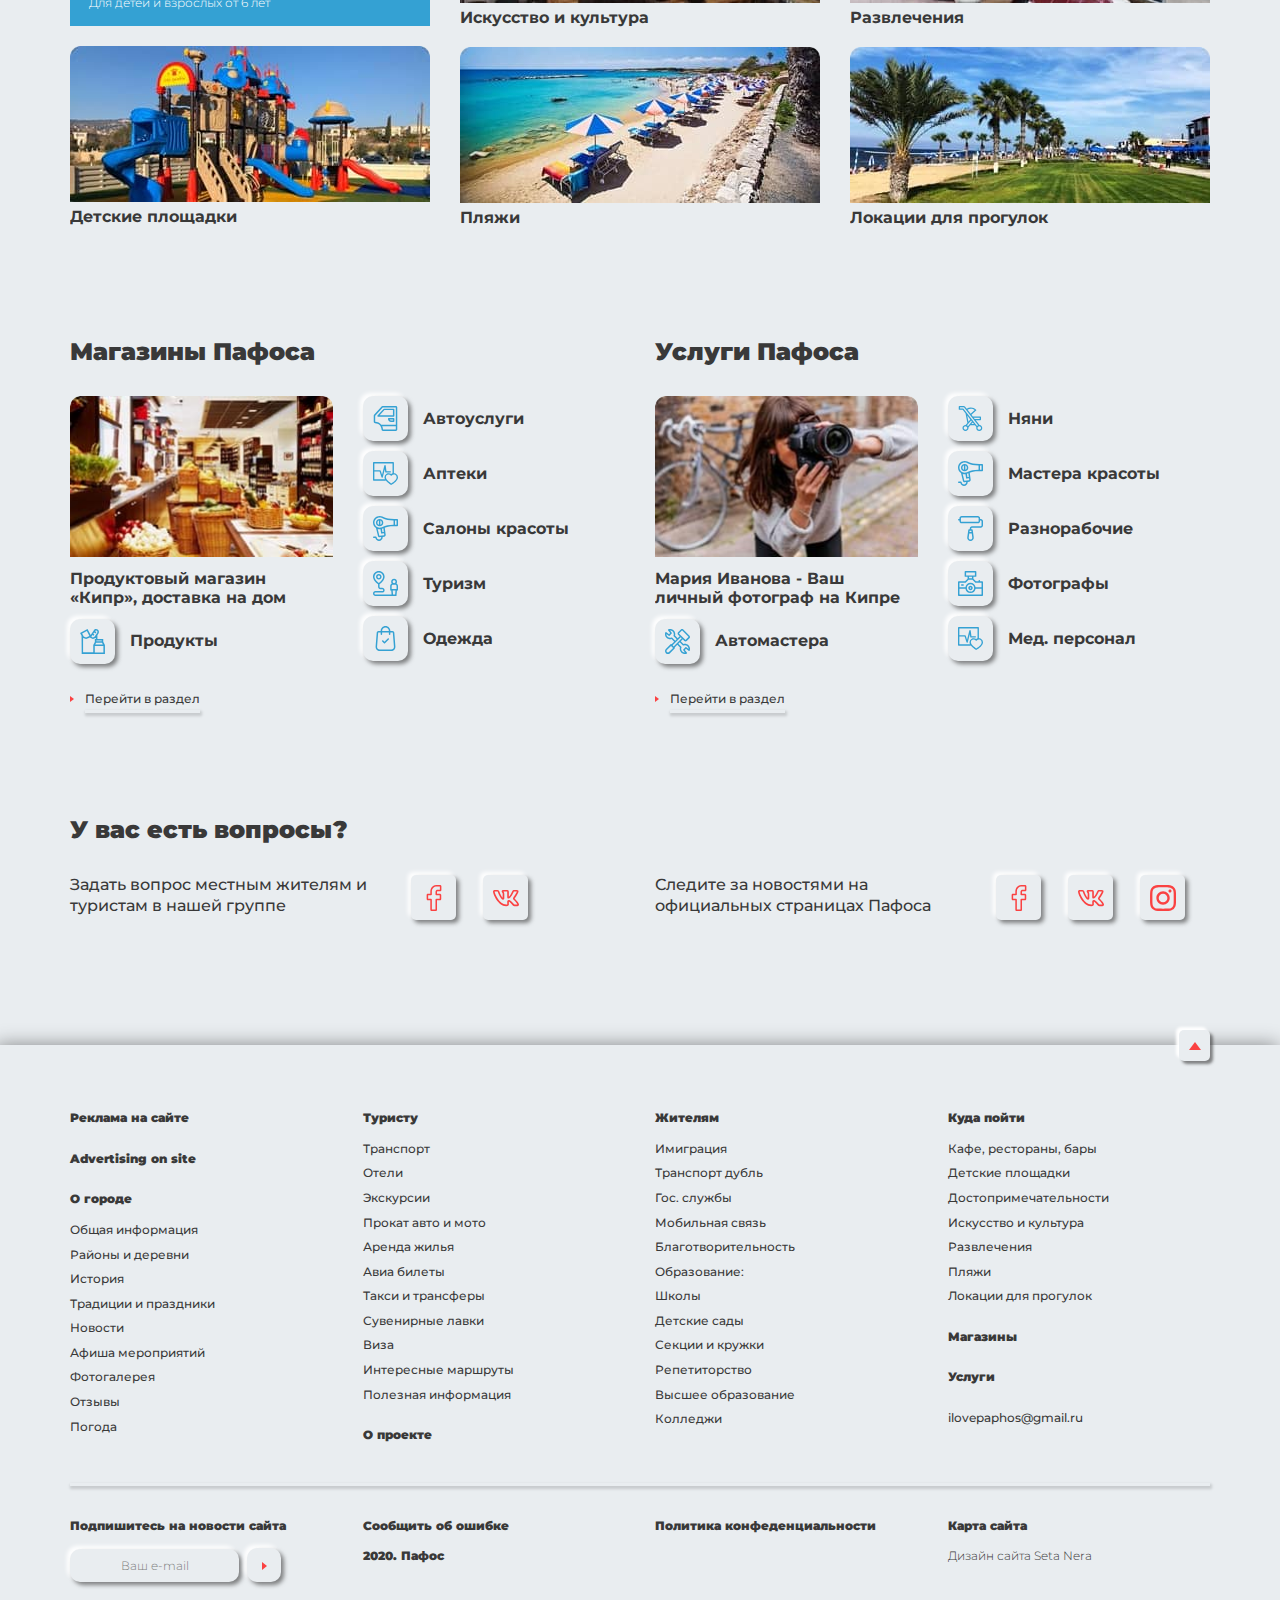
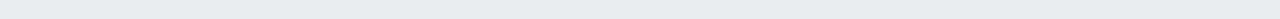
==== commit 5e5ad462: "Add files via upload" ====
--- a/index.html
+++ b/index.html
@@ -28,64 +28,74 @@
 			<a href="#" class="header__logo logo">
 				<span class="logo__text">I<svg class="icon icon-heart"><use xlink:href="img/sprite.svg#heart"></use></svg>PAPHOS</span>
 			</a>
-	
-			<ul class="main-menu">
-				<li class="main-menu__item mm-item">
-					<a href="#" class="main-menu__link">О городе</a>
-					<ul class="mm-menu">
-						<li><a href="#">Транспорт</a></li>
-						<li><a href="#">Отели</a></li>
-						<li><a href="#">Интересные маршруты</a></li>
-						<li><a href="#">Прокат авто и мото</a></li>
-					</ul>
-				</li>
-				<li class="main-menu__item mm-item">
-					<a href="#" class="main-menu__link">Туристу</a>
-					<ul class="mm-menu">
-						<li><a href="#">Транспорт</a></li>
-						<li><a href="#">Отели</a></li>
-						<li><a href="#">Интересные маршруты</a></li>
-						<li><a href="#">Прокат авто и мото</a></li>
-					</ul>
-				</li>
-				<li class="main-menu__item mm-item">
-					<a href="#" class="main-menu__link">Жителю</a>
-					<ul class="mm-menu">
-						<li><a href="#">Транспорт</a></li>
-						<li><a href="#">Отели</a></li>
-						<li><a href="#">Интересные маршруты</a></li>
-						<li><a href="#">Прокат авто и мото</a></li>
-					</ul>
-				</li>
-				<li class="main-menu__item mm-item">
-					<a href="#" class="main-menu__link">Куда пойти</a>
-					<ul class="mm-menu">
-						<li><a href="#">Транспорт</a></li>
-						<li><a href="#">Отели</a></li>
-						<li><a href="#">Интересные маршруты</a></li>
-						<li><a href="#">Прокат авто и мото</a></li>
-					</ul>
-				</li>
-				<li class="main-menu__item mm-item">
-					<a href="#" class="main-menu__link">Магазины</a>
-					<ul class="mm-menu">
-						<li><a href="#">Транспорт</a></li>
-						<li><a href="#">Отели</a></li>
-						<li><a href="#">Интересные маршруты</a></li>
-						<li><a href="#">Прокат авто и мото</a></li>
-					</ul>
-				</li>
-				<li class="main-menu__item mm-item">
-					<a href="#" class="main-menu__link">Услуги</a>
-					<ul class="mm-menu">
-						<li><a href="#">Транспорт</a></li>
-						<li><a href="#">Отели</a></li>
-						<li><a href="#">Интересные маршруты</a></li>
-						<li><a href="#">Прокат авто и мото</a></li>
-					</ul>
-				</li>
-				<li class="main-menu__item "><a href="#" class="main-menu__link">Подписка</a></li>
-			</ul>
+			<div class="mobile-navbar ">
+				<div class="mobile-navbar__container">
+					<div class="mobile-navbar__header">
+						<div class="mobile-navbar__close mm-toggle"></div>
+					</div>
+					<div class="mobile-navbar__main">
+						<ul class="main-menu">
+							<li class="main-menu__item mm-item">
+								<a href="#" class="main-menu__link">О городе</a>
+								<ul class="mm-menu">
+									<li><a href="#">Транспорт</a></li>
+									<li><a href="#">Отели</a></li>
+									<li><a href="#">Интересные маршруты</a></li>
+									<li><a href="#">Прокат авто и мото</a></li>
+								</ul>
+							</li>
+							<li class="main-menu__item mm-item">
+								<a href="#" class="main-menu__link">Туристу</a>
+								<ul class="mm-menu">
+									<li><a href="#">Транспорт</a></li>
+									<li><a href="#">Отели</a></li>
+									<li><a href="#">Интересные маршруты</a></li>
+									<li><a href="#">Прокат авто и мото</a></li>
+								</ul>
+							</li>
+							<li class="main-menu__item mm-item">
+								<a href="#" class="main-menu__link">Жителю</a>
+								<ul class="mm-menu">
+									<li><a href="#">Транспорт</a></li>
+									<li><a href="#">Отели</a></li>
+									<li><a href="#">Интересные маршруты</a></li>
+									<li><a href="#">Прокат авто и мото</a></li>
+								</ul>
+							</li>
+							<li class="main-menu__item mm-item">
+								<a href="#" class="main-menu__link">Куда пойти</a>
+								<ul class="mm-menu">
+									<li><a href="#">Транспорт</a></li>
+									<li><a href="#">Отели</a></li>
+									<li><a href="#">Интересные маршруты</a></li>
+									<li><a href="#">Прокат авто и мото</a></li>
+								</ul>
+							</li>
+							<li class="main-menu__item mm-item">
+								<a href="#" class="main-menu__link">Магазины</a>
+								<ul class="mm-menu">
+									<li><a href="#">Транспорт</a></li>
+									<li><a href="#">Отели</a></li>
+									<li><a href="#">Интересные маршруты</a></li>
+									<li><a href="#">Прокат авто и мото</a></li>
+								</ul>
+							</li>
+							<li class="main-menu__item mm-item">
+								<a href="#" class="main-menu__link">Услуги</a>
+								<ul class="mm-menu">
+									<li><a href="#">Транспорт</a></li>
+									<li><a href="#">Отели</a></li>
+									<li><a href="#">Интересные маршруты</a></li>
+									<li><a href="#">Прокат авто и мото</a></li>
+								</ul>
+							</li>
+							<li class="main-menu__item "><a href="#" class="main-menu__link">Подписка</a></li>
+						</ul>
+					</div>
+				
+				</div>
+				<div class="mobile-navbar__overlay mm-toggle"></div>
+			</div>
 	
 			<div class="search-int">
 				<button type="button" class="search-button open-search"><svg class="icon icon-loupe"><use xlink:href="img/sprite.svg#loupe"></use></svg></button>
@@ -108,91 +118,7 @@
 			
 		</div>
 		
-		<div class="mobile-navbar ">
-			<div class="mobile-navbar__container">
-				<div class="mobile-navbar__header">
-					<div class="mobile-navbar__close mm-toggle"></div>
-				</div>
-				<div class="mobile-navbar__main">
-					<ul class="mobile-menu">
-						<li class="mobile-menu__item">
-							<a href="#" class="mobile-menu__link">Главная</a>
-						</li>
-						<li class="mobile-menu__item">
-							<a href="#" class="mobile-menu__link">О магазине</a>
-						</li>
-						<li class="mobile-menu__item">
-							<a href="#" class="mobile-menu__link">Контакты</a>
-						</li>
-						<li class="mobile-menu__item mm-item">
-							<a href="#" class="mobile-menu__link">О городе</a>
-							<ul class="mm-menu">
-								<li><a href="#">Транспорт</a></li>
-								<li><a href="#">Отели</a></li>
-								<li><a href="#">Интересные маршруты</a></li>
-								<li><a href="#">Прокат авто и мото</a></li>
-							</ul>
-						</li>
-						<li class="mobile-menu__item mm-item">
-							<a href="#" class="mobile-menu__link">Туристу</a>
-							<ul class="mm-menu">
-								<li><a href="#">Транспорт</a></li>
-								<li><a href="#">Отели</a></li>
-								<li><a href="#">Интересные маршруты</a></li>
-								<li><a href="#">Прокат авто и мото</a></li>
-							</ul>
-						</li>
-						<li class="mobile-menu__item mm-item">
-							<a href="#" class="mobile-menu__link">Жителю</a>
-							<ul class="mm-menu">
-								<li><a href="#">Транспорт</a></li>
-								<li><a href="#">Отели</a></li>
-								<li><a href="#">Интересные маршруты</a></li>
-								<li><a href="#">Прокат авто и мото</a></li>
-							</ul>
-						</li>
-						<li class="mobile-menu__item mm-item">
-							<a href="#" class="mobile-menu__link">Куда пойти</a>
-							<ul class="mm-menu">
-								<li><a href="#">Транспорт</a></li>
-								<li><a href="#">Отели</a></li>
-								<li><a href="#">Интересные маршруты</a></li>
-								<li><a href="#">Прокат авто и мото</a></li>
-							</ul>
-						</li>
-						<li class="mobile-menu__item mm-item">
-							<a href="#" class="mobile-menu__link">Магазины</a>
-							<ul class="mm-menu">
-								<li><a href="#">Транспорт</a></li>
-								<li><a href="#">Отели</a></li>
-								<li><a href="#">Интересные маршруты</a></li>
-								<li><a href="#">Прокат авто и мото</a></li>
-							</ul>
-						</li>
-						<li class="mobile-menu__item mm-item">
-							<a href="#" class="mobile-menu__link">Услуги</a>
-							<ul class="mm-menu">
-								<li><a href="#">Транспорт</a></li>
-								<li><a href="#">Отели</a></li>
-								<li><a href="#">Интересные маршруты</a></li>
-								<li><a href="#">Прокат авто и мото</a></li>
-							</ul>
-						</li>
-					</ul>
-				</div>
-				<!-- <div class="mobile-navbar__footer">
-					<div class="phone">
-						<a href="tel:30009990022" class="phone__link">+3 (000) 999-00-22</a>
-					</div>
-					<div class="social">
-						<a href="#" class="social__btn"><svg class="icon icon-viber"><use xlink:href="img/sprite.svg#viber"></use></svg></a>
-						<a href="#" class="social__btn"><svg class="icon icon-whatsapp"><use xlink:href="img/sprite.svg#whatsapp"></use></svg></a>
-						<a href="#" class="social__btn"><svg class="icon icon-telegram"><use xlink:href="img/sprite.svg#telegram"></use></svg></a>
-					</div>
-				</div> -->
-			</div>
-			<div class="mobile-navbar__overlay mm-toggle"></div>
-		</div>
+		
 	</header>
 	
 	
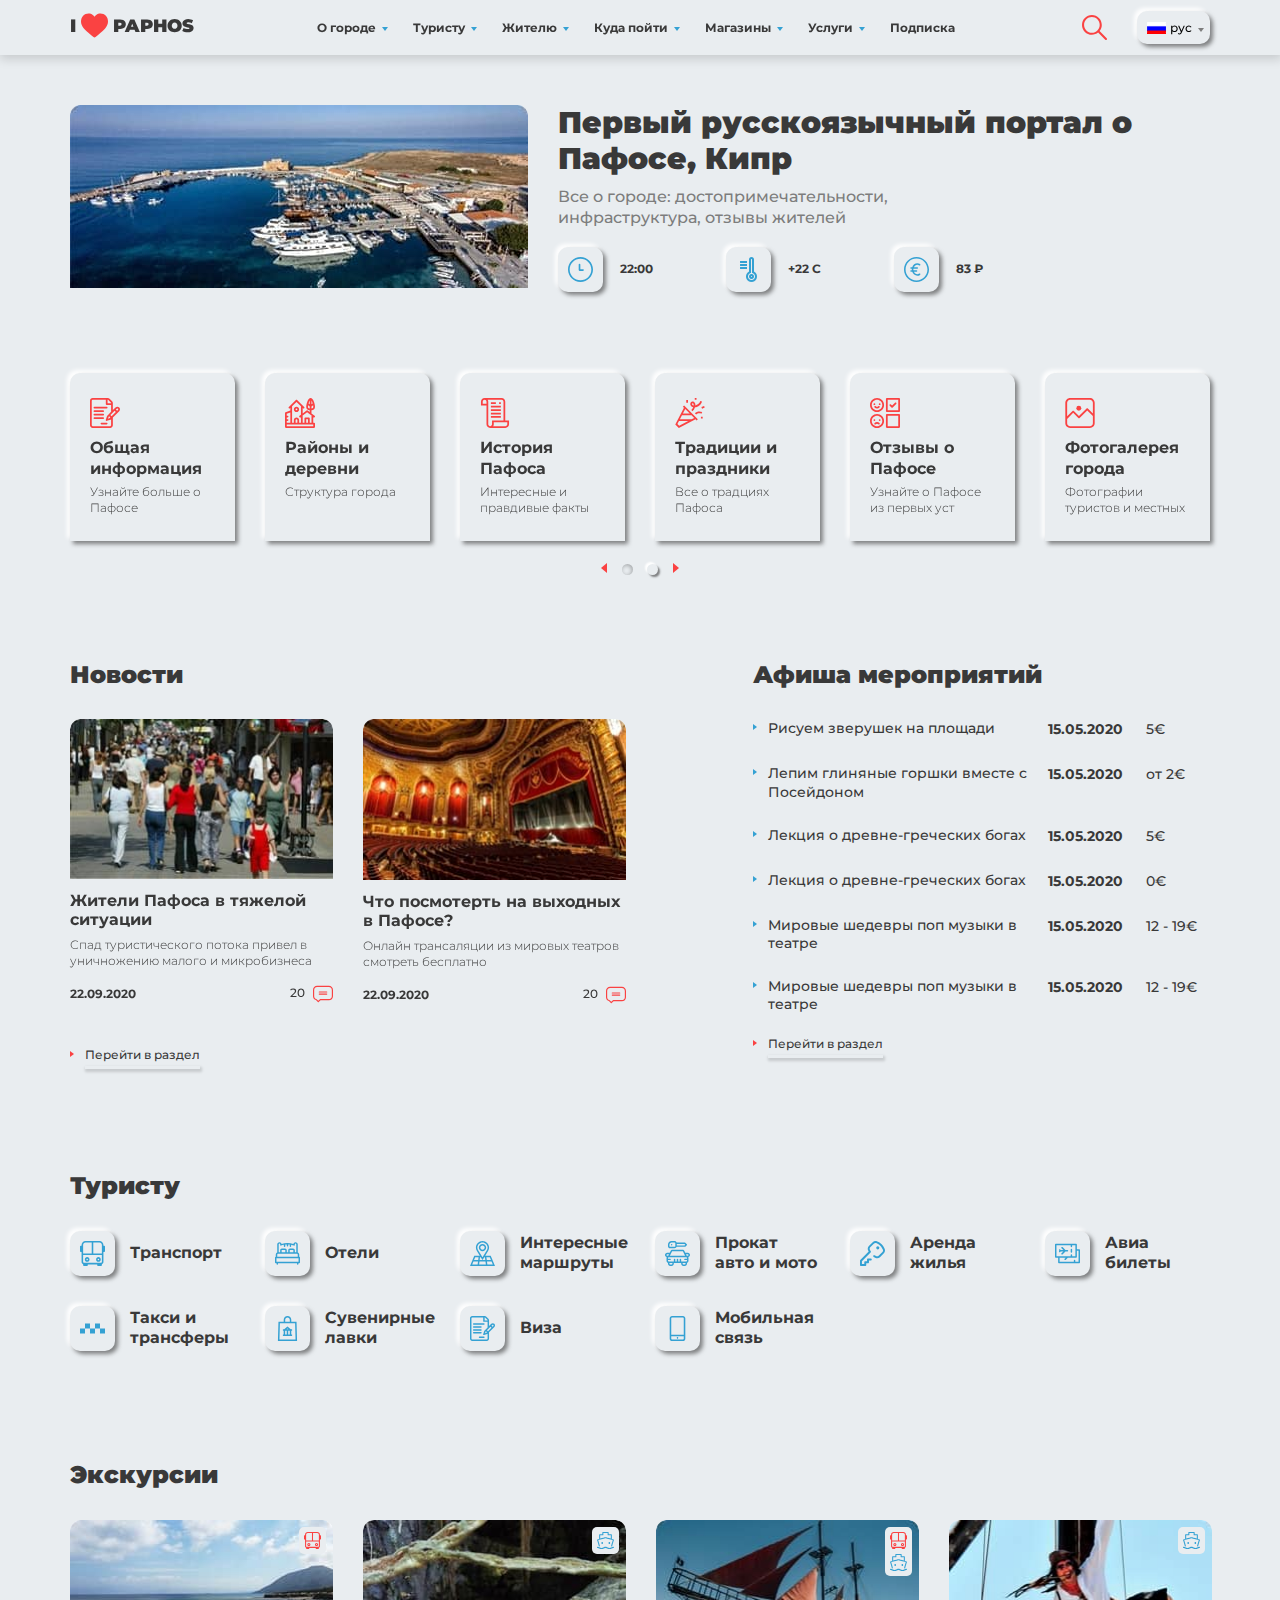
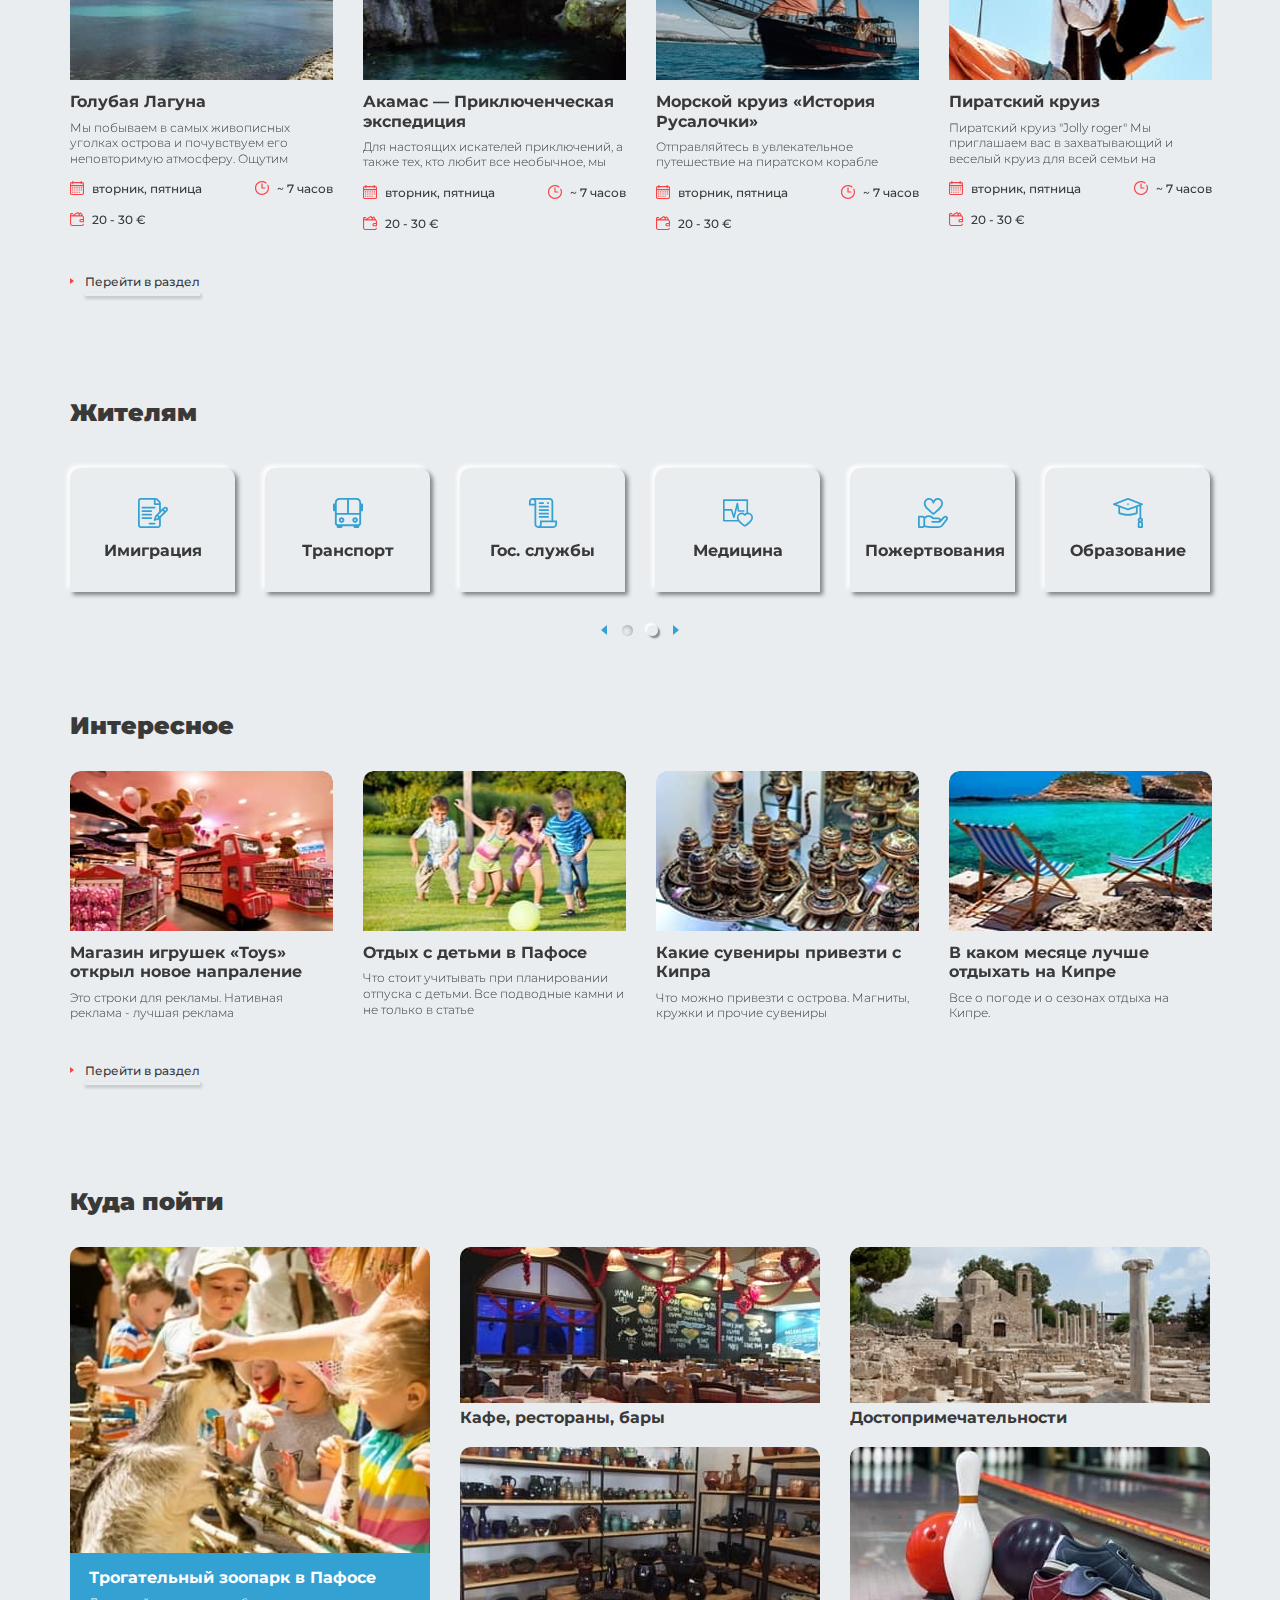
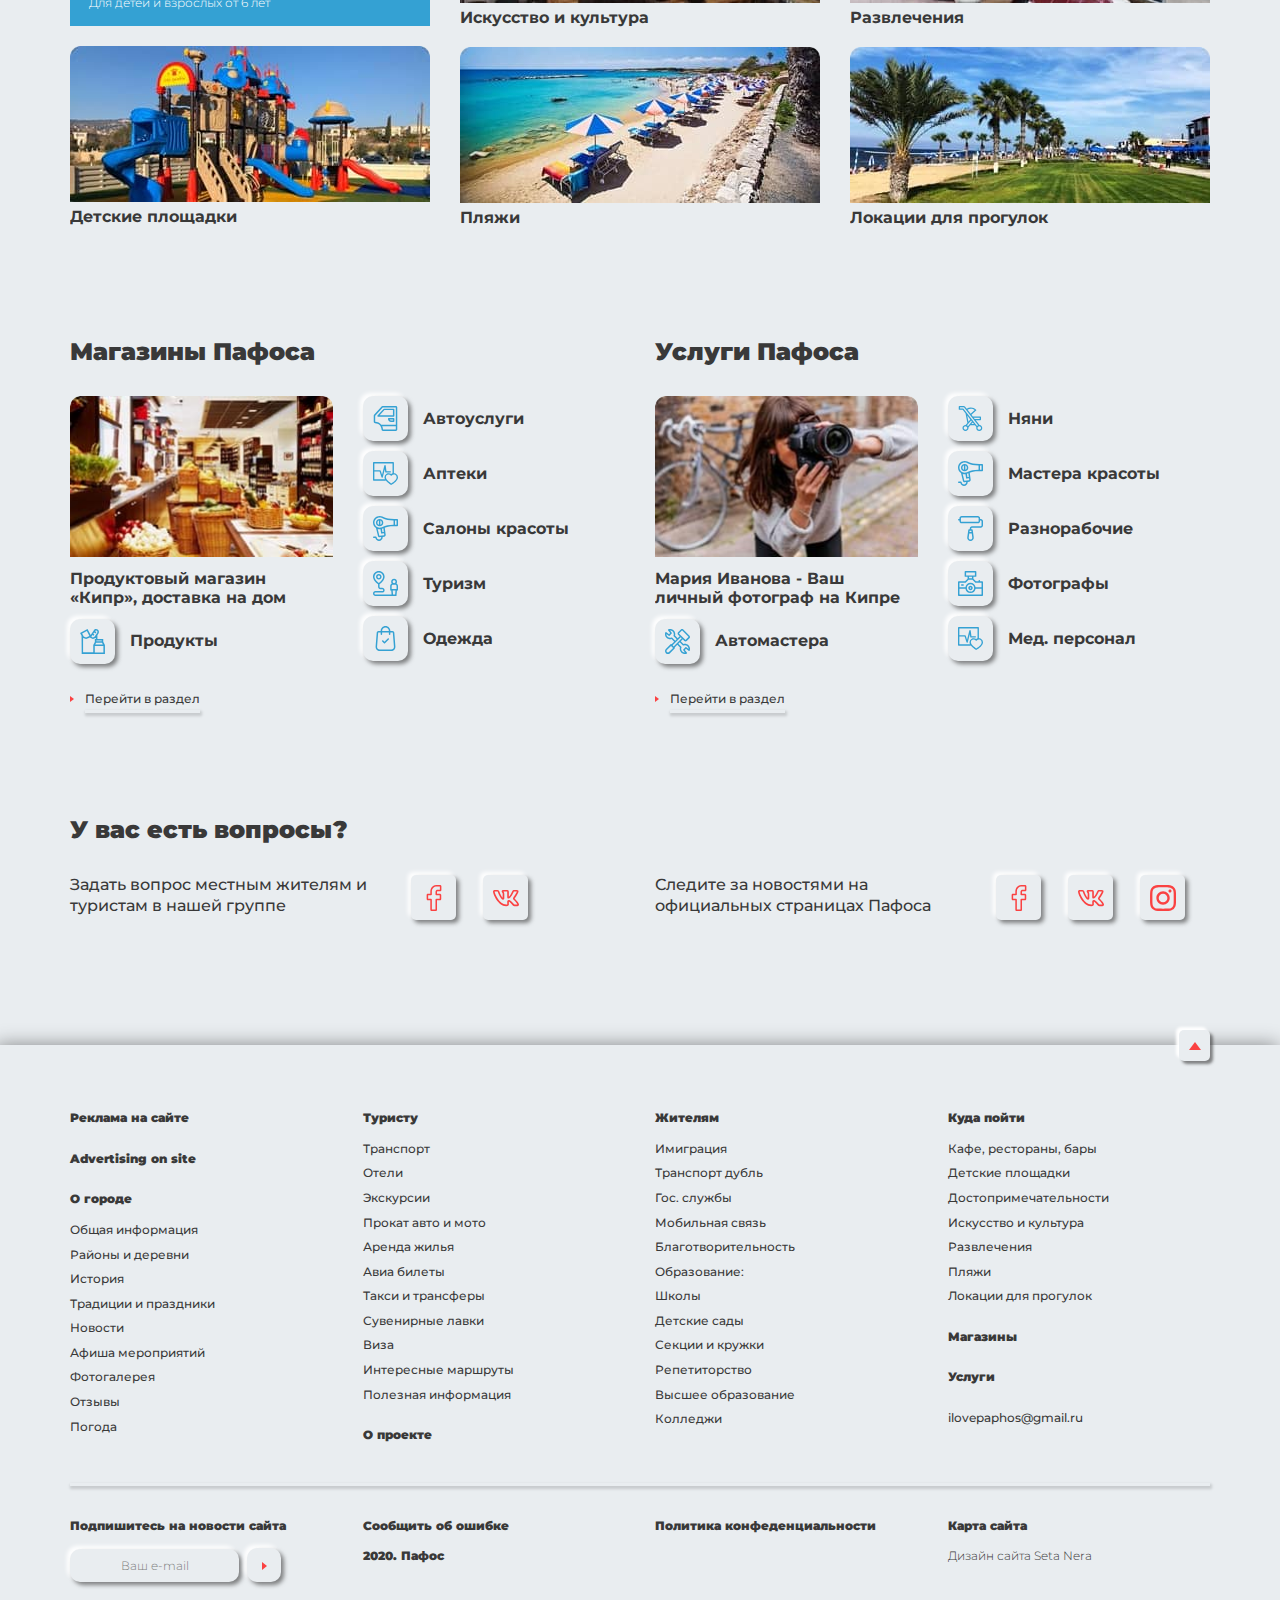
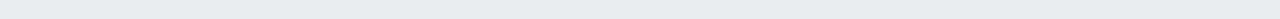
==== commit b54371c3: "Add files via upload" ====
--- a/index.html
+++ b/index.html
@@ -1023,32 +1023,6 @@
 	<!-- FOOTER EOF   -->
 
 	
-	
-	<div id="popup-gallery" class="popup mfp-hide">
-		
-		<div class="popup-gallery">
-			<div class="popup-gallery__img">
-				<img src="img/popup-img.jpg" alt="">
-			</div>
-			<div class="popup-gallery__info">
-				<div class="pg-block">
-					<div class="pg-block__title"><svg class="icon icon-pin"><use xlink:href="img/sprite.svg#pin"></use></svg> Пляж «Корал Бэй»</div>
-					<div>Пляж «Корал Бэй» в одноименном районе — самый популярный в Пафосе</div>
-					<a href="#" class="link">Узнать больше</a>
-				</div>
-				<div class="pg-block">
-					<div class="pg-block__title"><svg class="icon icon-technology"><use xlink:href="img/sprite.svg#technology"></use></svg>Фотограф: <a href="#" class="pg-block__name">Мария Иванова</a></div>
-					<div class="tags">
-						<a href="#" class="tag-btn">город</a>
-						<a href="#" class="tag-btn">пляжи</a>
-						<a href="#" class="tag-btn">достопримечательности</a>
-						<a href="#" class="tag-btn">отели</a>
-						<a href="#" class="tag-btn">пляжи</a>
-					</div>
-				</div>
-			</div>
-		</div>
-	</div>
 
 </div>
 <!-- BODY EOF   -->
